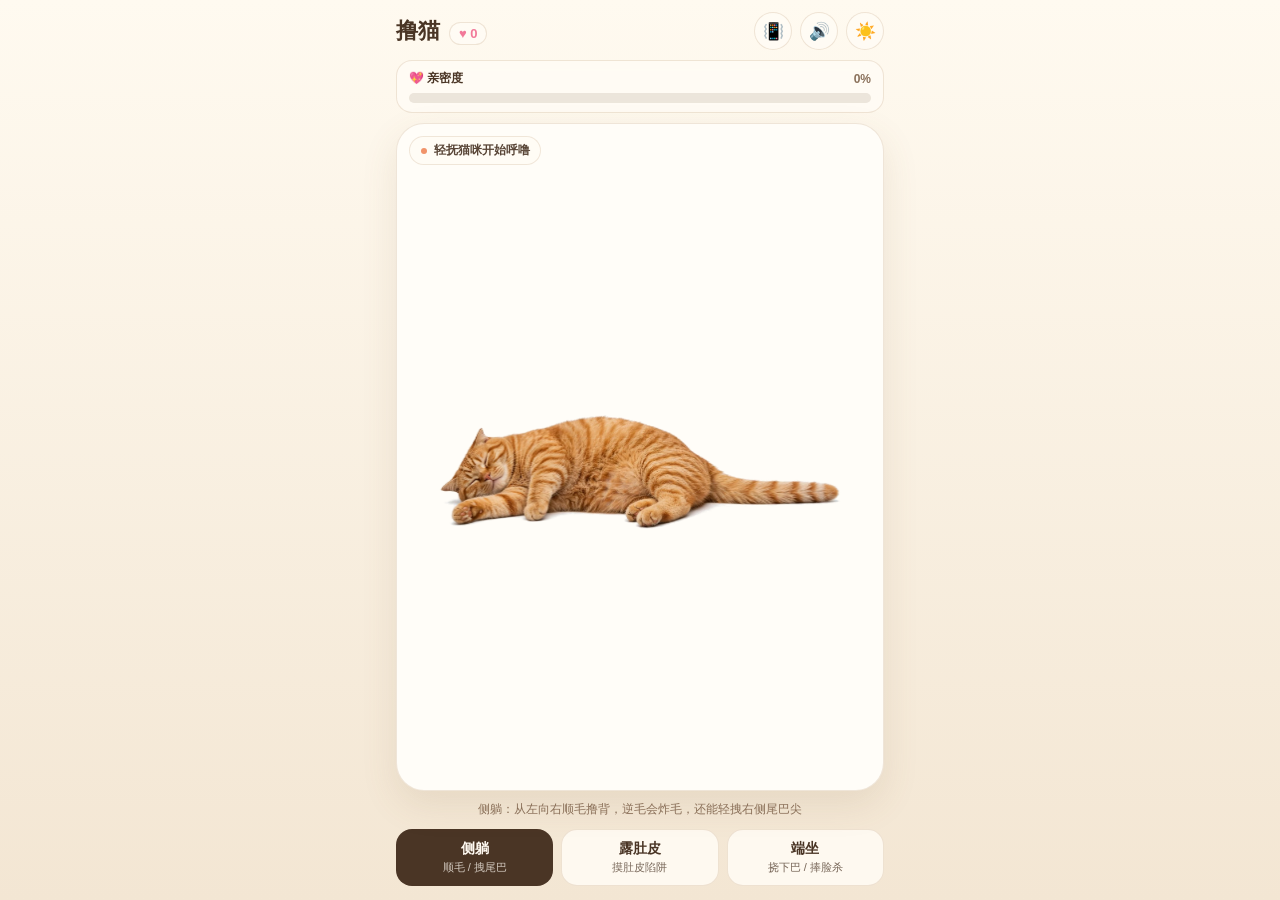
==== pet-cat/index.html @ 38476396 "pet-cat game v1 (Gemini first draft, verified locally)" ====
<!DOCTYPE html>
<html lang="zh-CN">
<head>
  <meta charset="UTF-8" />
  <meta name="viewport" content="width=device-width, initial-scale=1.0, maximum-scale=1.0, user-scalable=no, viewport-fit=cover" />
  <meta name="apple-mobile-web-app-capable" content="yes" />
  <meta name="apple-mobile-web-app-status-bar-style" content="default" />
  <title>撸猫 · Pet the Cat</title>
  <style>
    :root {
      --bg-page: #fbf5eb;
      --bg-gradient-top: #fffaf0;
      --bg-gradient-bottom: #f3e6d3;
      --card-bg: #fffdf8;
      --card-border: rgba(186, 152, 112, 0.24);
      --card-shadow: 0 14px 36px rgba(133, 96, 56, 0.12);
      --text-main: #4a3525;
      --text-sub: #8a705a;
      --accent: #f08a5d;
      --accent-soft: rgba(240, 138, 93, 0.16);
      --pink: #f27999;
      --trap: #e85d5d;
      --pill-bg: rgba(255, 252, 245, 0.85);
      --pill-active-bg: #4a3525;
      --pill-active-text: #fffaf2;
      --meter-track: rgba(138, 112, 90, 0.16);
      --toast-bg: rgba(74, 53, 37, 0.88);
      --toast-text: #fffaf2;
      --stage-blend: multiply;
    }

    body.night {
      --bg-page: #181622;
      --bg-gradient-top: #231f33;
      --bg-gradient-bottom: #14121d;
      --card-bg: #262236;
      --card-border: rgba(214, 198, 255, 0.14);
      --card-shadow: 0 18px 42px rgba(0, 0, 0, 0.45);
      --text-main: #f4ece1;
      --text-sub: #b3a7c4;
      --accent: #f5a276;
      --accent-soft: rgba(245, 162, 118, 0.18);
      --pink: #ff8fb1;
      --trap: #ff6b6b;
      --pill-bg: rgba(45, 40, 64, 0.86);
      --pill-active-bg: #f5a276;
      --pill-active-text: #1c1726;
      --meter-track: rgba(255, 255, 255, 0.14);
      --toast-bg: rgba(245, 162, 118, 0.94);
      --toast-text: #1c1726;
      --stage-blend: normal;
    }

    * {
      box-sizing: border-box;
      margin: 0;
      padding: 0;
      -webkit-tap-highlight-color: transparent;
      -webkit-user-select: none;
      user-select: none;
      -webkit-touch-callout: none;
    }

    html, body {
      width: 100%;
      height: 100%;
      overflow: hidden;
      background: linear-gradient(180deg, var(--bg-gradient-top) 0%, var(--bg-gradient-bottom) 100%);
      color: var(--text-main);
      font-family: -apple-system, BlinkMacSystemFont, "PingFang SC", "Hiragino Sans GB", "Microsoft YaHei", sans-serif;
      transition: background 0.35s ease, color 0.35s ease;
    }

    .app {
      width: 100%;
      height: 100dvh;
      max-width: 520px;
      margin: 0 auto;
      padding: max(12px, env(safe-area-inset-top)) 16px max(14px, env(safe-area-inset-bottom));
      display: flex;
      flex-direction: column;
      gap: 10px;
      position: relative;
    }

    /* Header */
    .header {
      display: flex;
      align-items: center;
      justify-content: space-between;
      gap: 10px;
      flex-shrink: 0;
    }

    .brand {
      display: flex;
      align-items: baseline;
      gap: 8px;
    }

    .brand h1 {
      font-size: 22px;
      font-weight: 800;
      letter-spacing: 0.02em;
    }

    .brand .heart-total {
      font-size: 13px;
      font-weight: 700;
      color: var(--pink);
      background: var(--pill-bg);
      border: 1px solid var(--card-border);
      padding: 3px 9px;
      border-radius: 999px;
    }

    .top-actions {
      display: flex;
      align-items: center;
      gap: 8px;
    }

    .icon-btn {
      width: 38px;
      height: 38px;
      border-radius: 50%;
      border: 1px solid var(--card-border);
      background: var(--pill-bg);
      color: var(--text-main);
      font-size: 17px;
      display: grid;
      place-items: center;
      cursor: pointer;
      transition: transform 0.15s ease, background 0.25s ease;
    }

    .icon-btn:active {
      transform: scale(0.92);
    }

    .icon-btn.muted {
      opacity: 0.5;
    }

    /* Meters */
    .meters {
      display: flex;
      flex-direction: column;
      gap: 8px;
      flex-shrink: 0;
    }

    .meter-card {
      background: var(--pill-bg);
      border: 1px solid var(--card-border);
      border-radius: 16px;
      padding: 9px 12px;
      backdrop-filter: blur(8px);
    }

    .meter-row {
      display: flex;
      align-items: center;
      justify-content: space-between;
      font-size: 12px;
      font-weight: 700;
      margin-bottom: 6px;
    }

    .meter-row .sub {
      color: var(--text-sub);
      font-weight: 600;
    }

    .bar-track {
      width: 100%;
      height: 10px;
      border-radius: 999px;
      background: var(--meter-track);
      overflow: hidden;
      position: relative;
    }

    .bar-fill {
      height: 100%;
      width: 0%;
      border-radius: 999px;
      transition: width 0.1s linear;
    }

    .bar-fill.affection {
      background: linear-gradient(90deg, #ffb085 0%, #f27999 100%);
    }

    .bar-fill.trap {
      background: linear-gradient(90deg, #f6c453 0%, #e85d5d 100%);
    }

    .trap-wrap {
      margin-top: 8px;
      display: none;
    }

    .trap-wrap.visible {
      display: block;
    }

    /* Main Stage */
    .stage-wrap {
      flex: 1;
      min-height: 240px;
      position: relative;
      border-radius: 28px;
      background: var(--card-bg);
      border: 1px solid var(--card-border);
      box-shadow: var(--card-shadow);
      overflow: hidden;
      touch-action: none;
      transition: background 0.35s ease, border-color 0.35s ease;
    }

    body.night .stage-wrap::before {
      content: "";
      position: absolute;
      inset: 0;
      background: radial-gradient(circle at 50% 25%, rgba(255, 232, 185, 0.12), transparent 65%);
      pointer-events: none;
    }

    canvas#catCanvas {
      width: 100%;
      height: 100%;
      display: block;
      touch-action: none;
      cursor: grab;
    }

    canvas#catCanvas:active {
      cursor: grabbing;
    }

    /* Fallback blend when white-bg cutout is unavailable (e.g. file:// CORS) */
    canvas#catCanvas.blend-fallback {
      mix-blend-mode: var(--stage-blend);
    }

    /* Stage HUD overlays */
    .purr-badge {
      position: absolute;
      top: 12px;
      left: 12px;
      display: flex;
      align-items: center;
      gap: 6px;
      font-size: 12px;
      font-weight: 700;
      padding: 5px 10px;
      border-radius: 999px;
      background: var(--pill-bg);
      border: 1px solid var(--card-border);
      pointer-events: none;
      opacity: 0.92;
    }

    .purr-dot {
      width: 8px;
      height: 8px;
      border-radius: 50%;
      background: var(--accent);
      transform: scale(0.75);
      transition: transform 0.12s ease, background 0.2s ease;
    }

    .fallback-note {
      position: absolute;
      top: 12px;
      right: 12px;
      font-size: 11px;
      font-weight: 600;
      padding: 4px 8px;
      border-radius: 999px;
      background: rgba(240, 138, 93, 0.18);
      color: var(--text-main);
      pointer-events: none;
      display: none;
    }

    .fallback-note.visible {
      display: block;
    }

    .toast {
      position: absolute;
      left: 50%;
      bottom: 16px;
      transform: translateX(-50%) translateY(14px);
      padding: 8px 16px;
      border-radius: 999px;
      background: var(--toast-bg);
      color: var(--toast-text);
      font-size: 14px;
      font-weight: 700;
      white-space: nowrap;
      pointer-events: none;
      opacity: 0;
      transition: opacity 0.22s ease, transform 0.22s ease;
      box-shadow: 0 8px 20px rgba(0, 0, 0, 0.16);
      z-index: 5;
    }

    .toast.show {
      opacity: 1;
      transform: translateX(-50%) translateY(0);
    }

    /* Paw Grab Animation Overlay */
    .grab-overlay {
      position: absolute;
      inset: 0;
      pointer-events: none;
      display: flex;
      align-items: center;
      justify-content: center;
      opacity: 0;
      z-index: 4;
    }

    .grab-overlay.active {
      animation: grabFlash 1.05s ease forwards;
    }

    .paw {
      position: absolute;
      font-size: 64px;
      filter: drop-shadow(0 8px 12px rgba(0, 0, 0, 0.22));
    }

    .paw.left {
      left: 18%;
      transform: translateX(-80px) rotate(32deg);
    }

    .paw.right {
      right: 18%;
      transform: translateX(80px) rotate(-32deg) scaleX(-1);
    }

    .grab-overlay.active .paw.left {
      animation: pawClampLeft 0.95s cubic-bezier(0.22, 1.25, 0.36, 1) forwards;
    }

    .grab-overlay.active .paw.right {
      animation: pawClampRight 0.95s cubic-bezier(0.22, 1.25, 0.36, 1) forwards;
    }

    @keyframes grabFlash {
      0% { opacity: 0; background: rgba(232, 93, 93, 0); }
      15% { opacity: 1; background: rgba(232, 93, 93, 0.16); }
      75% { opacity: 1; background: rgba(232, 93, 93, 0.08); }
      100% { opacity: 0; background: rgba(232, 93, 93, 0); }
    }

    @keyframes pawClampLeft {
      0% { transform: translateX(-90px) rotate(38deg) scale(0.9); }
      22% { transform: translateX(26px) rotate(18deg) scale(1.12); }
      38% { transform: translateX(18px) rotate(24deg) scale(1.06); }
      54% { transform: translateX(26px) rotate(16deg) scale(1.1); }
      100% { transform: translateX(-70px) rotate(35deg) scale(0.9); }
    }

    @keyframes pawClampRight {
      0% { transform: translateX(90px) rotate(-38deg) scaleX(-1) scale(0.9); }
      22% { transform: translateX(-26px) rotate(-18deg) scaleX(-1) scale(1.12); }
      38% { transform: translateX(-18px) rotate(-24deg) scaleX(-1) scale(1.06); }
      54% { transform: translateX(-26px) rotate(-16deg) scaleX(-1) scale(1.1); }
      100% { transform: translateX(70px) rotate(-35deg) scaleX(-1) scale(0.9); }
    }

    .stage-wrap.shake {
      animation: stageShake 0.36s ease;
    }

    @keyframes stageShake {
      0%, 100% { transform: translateX(0); }
      20% { transform: translateX(-7px) rotate(-0.8deg); }
      40% { transform: translateX(7px) rotate(0.8deg); }
      60% { transform: translateX(-5px) rotate(-0.5deg); }
      80% { transform: translateX(4px) rotate(0.4deg); }
    }

    /* Tip line */
    .pose-tip {
      text-align: center;
      font-size: 12px;
      color: var(--text-sub);
      line-height: 1.4;
      flex-shrink: 0;
      min-height: 18px;
    }

    /* Bottom Pose Controls */
    .pose-nav {
      display: grid;
      grid-template-columns: repeat(3, 1fr);
      gap: 8px;
      flex-shrink: 0;
    }

    .pose-btn {
      border: 1px solid var(--card-border);
      background: var(--pill-bg);
      color: var(--text-main);
      border-radius: 16px;
      padding: 10px 6px;
      font-size: 14px;
      font-weight: 700;
      display: flex;
      flex-direction: column;
      align-items: center;
      gap: 2px;
      cursor: pointer;
      transition: background 0.22s ease, color 0.22s ease, transform 0.14s ease;
    }

    .pose-btn .mini {
      font-size: 11px;
      font-weight: 500;
      opacity: 0.75;
    }

    .pose-btn.active {
      background: var(--pill-active-bg);
      color: var(--pill-active-text);
      border-color: transparent;
    }

    .pose-btn:active {
      transform: scale(0.96);
    }
  </style>
</head>
<body>
  <div class="app">
    <header class="header">
      <div class="brand">
        <h1>撸猫</h1>
        <span class="heart-total" id="heartTotal">♥ 0</span>
      </div>
      <div class="top-actions">
        <button class="icon-btn" id="btnVibrate" aria-label="震动开关" title="震动反馈">📳</button>
        <button class="icon-btn" id="btnAudio" aria-label="声音开关" title="呼噜音效">🔊</button>
        <button class="icon-btn" id="btnTheme" aria-label="日夜切换" title="切换日夜模式">☀️</button>
      </div>
    </header>

    <section class="meters">
      <div class="meter-card">
        <div class="meter-row">
          <span>💖 亲密度</span>
          <span class="sub" id="affectionLabel">0%</span>
        </div>
        <div class="bar-track">
          <div class="bar-fill affection" id="affectionFill"></div>
        </div>

        <div class="trap-wrap" id="trapWrap">
          <div class="meter-row" style="margin-top: 8px;">
            <span>🐾 肚皮陷阱值</span>
            <span class="sub" id="trapLabel">安全</span>
          </div>
          <div class="bar-track">
            <div class="bar-fill trap" id="trapFill"></div>
          </div>
        </div>
      </div>
    </section>

    <main class="stage-wrap" id="stageWrap">
      <canvas id="catCanvas"></canvas>
      <div class="purr-badge">
        <span class="purr-dot" id="purrDot"></span>
        <span id="purrText">轻抚猫咪开始呼噜</span>
      </div>
      <div class="fallback-note" id="fallbackNote">占位图模式</div>
      <div class="grab-overlay" id="grabOverlay" aria-hidden="true">
        <span class="paw left">🐾</span>
        <span class="paw right">🐾</span>
      </div>
      <div class="toast" id="toast"></div>
    </main>

    <div class="pose-tip" id="poseTip">侧躺：从左向右顺毛撸背，逆毛会炸毛，还能轻拽右侧尾巴尖</div>

    <nav class="pose-nav" aria-label="猫咪姿势切换">
      <button class="pose-btn active" data-pose="side">
        <span>侧躺</span>
        <span class="mini">顺毛 / 拽尾巴</span>
      </button>
      <button class="pose-btn" data-pose="belly">
        <span>露肚皮</span>
        <span class="mini">摸肚皮陷阱</span>
      </button>
      <button class="pose-btn" data-pose="sit">
        <span>端坐</span>
        <span class="mini">挠下巴 / 捧脸杀</span>
      </button>
    </nav>
  </div>

  <script>
    (() => {
      "use strict";

      /* =========================================================
       * 1. Configuration & Pose Definitions
       * ========================================================= */
      const POSES = {
        side: {
          id: "side",
          name: "侧躺",
          file: "[data-uri]",
          next: "belly",
          tip: "侧躺：从左向右顺毛撸背，逆毛会炸毛，还能轻拽右侧尾巴尖",
          switchMsg: "💖 亲密度满啦！猫咪开心地翻身露肚皮~"
        },
        belly: {
          id: "belly",
          name: "露肚皮",
          file: "[data-uri]",
          next: "sit",
          tip: "露肚皮：轻揉肚皮超享受，但别太贪心，小心触发兔踢抓捕！",
          switchMsg: "💖 亲密度满啦！猫咪满意地坐起来等你搓脸~"
        },
        sit: {
          id: "sit",
          name: "端坐",
          file: "[data-uri]",
          next: "side",
          tip: "端坐：挠下巴/脸颊会歪头，两根手指同时按住触发「捧脸杀」双倍呼噜！",
          switchMsg: "💖 亲密度满啦！猫咪舒服地侧躺打盹~"
        }
      };

      const GRID_COLS = 12;
      const GRID_ROWS = 12;
      const SPRING_K = 210;
      const SPRING_DAMP = 14.5;
      const MAX_DPR = 2;

      /* =========================================================
       * 2. DOM Elements & State
       * ========================================================= */
      const stageWrap = document.getElementById("stageWrap");
      const canvas = document.getElementById("catCanvas");
      const ctx = canvas.getContext("2d", { alpha: true });

      const affectionFill = document.getElementById("affectionFill");
      const affectionLabel = document.getElementById("affectionLabel");
      const trapWrap = document.getElementById("trapWrap");
      const trapFill = document.getElementById("trapFill");
      const trapLabel = document.getElementById("trapLabel");
      const heartTotalEl = document.getElementById("heartTotal");
      const purrDot = document.getElementById("purrDot");
      const purrText = document.getElementById("purrText");
      const poseTip = document.getElementById("poseTip");
      const toastEl = document.getElementById("toast");
      const grabOverlay = document.getElementById("grabOverlay");
      const fallbackNote = document.getElementById("fallbackNote");

      const btnTheme = document.getElementById("btnTheme");
      const btnAudio = document.getElementById("btnAudio");
      const btnVibrate = document.getElementById("btnVibrate");
      const poseButtons = Array.from(document.querySelectorAll(".pose-btn"));

      const state = {
        pose: "side",
        affection: 0,           // 0..100
        totalHearts: 0,
        purr: 0,                // 0..1
        targetPurr: 0,
        trap: 0,                // 0..100 (belly pose)
        grabCooldown: 0,        // seconds
        bristleCooldown: 0,     // seconds
        headTilt: 0,            // radians (sit pose)
        headTiltTarget: 0,
        headTiltVel: 0,
        squishBoost: 0,         // 0..1 (捧脸杀 glow)
        doubleTouchActive: false,
        nightMode: false,
        audioMuted: false,
        vibrateEnabled: true,
        lastVibrateAt: 0,
        lastToastAt: 0,
        toastTimer: null,
        time: 0,
        stageW: 320,
        stageH: 360,
        imgBox: { x: 20, y: 20, w: 280, h: 280 }
      };

      const activePointers = new Map();
      const particles = [];
      const textures = {}; // poseId -> { canvas, width, height, isFallback, cutoutOk }

      /* =========================================================
       * 3. Procedural WebAudio Cat Purr Synthesizer
       * ========================================================= */
      class PurrAudio {
        constructor() {
          this.ctx = null;
          this.ready = false;
          this.masterGain = null;
          this.filter = null;
          this.osc1 = null;
          this.osc2 = null;
          this.lfo = null;
        }

        unlock() {
          if (this.ready) {
            if (this.ctx && this.ctx.state === "suspended") {
              this.ctx.resume().catch(() => {});
            }
            return;
          }
          const AudioCtx = window.AudioContext || window.webkitAudioContext;
          if (!AudioCtx) return;

          try {
            const ac = new AudioCtx();
            this.ctx = ac;

            // Master output gain (controlled by purr level)
            const masterGain = ac.createGain();
            masterGain.gain.value = 0.0001;
            masterGain.connect(ac.destination);
            this.masterGain = masterGain;

            // Warm lowpass filter
            const lp = ac.createBiquadFilter();
            lp.type = "lowpass";
            lp.frequency.value = 220;
            lp.Q.value = 1.6;
            lp.connect(masterGain);
            this.filter = lp;

            // Breathing modulation (slow ~0.42Hz swell)
            const breathGain = ac.createGain();
            breathGain.gain.value = 0.72;
            breathGain.connect(lp);

            const breathLfo = ac.createOscillator();
            breathLfo.type = "sine";
            breathLfo.frequency.value = 0.42;
            const breathDepth = ac.createGain();
            breathDepth.gain.value = 0.28;
            breathLfo.connect(breathDepth);
            breathDepth.connect(breathGain.gain);
            breathLfo.start();

            // Purr rumble oscillators (~25Hz fundamental + ~50Hz overtone)
            const osc1 = ac.createOscillator();
            osc1.type = "sawtooth";
            osc1.frequency.value = 25.5;
            const osc1Gain = ac.createGain();
            osc1Gain.gain.value = 0.32;
            osc1.connect(osc1Gain);
            osc1Gain.connect(breathGain);
            osc1.start();
            this.osc1 = osc1;

            const osc2 = ac.createOscillator();
            osc2.type = "triangle";
            osc2.frequency.value = 51;
            const osc2Gain = ac.createGain();
            osc2Gain.gain.value = 0.18;
            osc2.connect(osc2Gain);
            osc2Gain.connect(breathGain);
            osc2.start();
            this.osc2 = osc2;

            // Filtered noise flutter modulated at 26Hz (authentic throat vibration)
            const bufSize = ac.sampleRate * 2;
            const noiseBuf = ac.createBuffer(1, bufSize, ac.sampleRate);
            const data = noiseBuf.getChannelData(0);
            let lastOut = 0;
            for (let i = 0; i < bufSize; i++) {
              const white = Math.random() * 2 - 1;
              lastOut = (lastOut + 0.04 * white) / 1.04;
              data[i] = lastOut * 3.2;
            }
            const noise = ac.createBufferSource();
            noise.buffer = noiseBuf;
            noise.loop = true;

            const noiseBp = ac.createBiquadFilter();
            noiseBp.type = "bandpass";
            noiseBp.frequency.value = 145;
            noiseBp.Q.value = 1.2;

            const flutterGain = ac.createGain();
            flutterGain.gain.value = 0.25;

            const flutterLfo = ac.createOscillator();
            flutterLfo.type = "sine";
            flutterLfo.frequency.value = 26;
            const flutterDepth = ac.createGain();
            flutterDepth.gain.value = 0.22;
            flutterLfo.connect(flutterDepth);
            flutterDepth.connect(flutterGain.gain);
            flutterLfo.start();
            this.lfo = flutterLfo;

            noise.connect(noiseBp);
            noiseBp.connect(flutterGain);
            flutterGain.connect(breathGain);
            noise.start();

            if (ac.state === "suspended") {
              ac.resume().catch(() => {});
            }
            this.ready = true;
          } catch (_) {
            // Audio blocked or unsupported
          }
        }

        update(purrLevel, muted) {
          if (!this.ready || !this.ctx || !this.masterGain) return;
          const now = this.ctx.currentTime;
          const targetVol = muted ? 0.0001 : Math.max(0.0001, purrLevel * 0.42);
          const targetFreq = 180 + purrLevel * 220;
          const targetRumble = 24.5 + purrLevel * 3.5;

          this.masterGain.gain.setTargetAtTime(targetVol, now, 0.08);
          this.filter.frequency.setTargetAtTime(targetFreq, now, 0.1);
          this.osc1.frequency.setTargetAtTime(targetRumble, now, 0.12);
          this.osc2.frequency.setTargetAtTime(targetRumble * 2, now, 0.12);
          this.lfo.frequency.setTargetAtTime(targetRumble + 0.5, now, 0.12);
        }

        playPop(pitch = 520, duration = 0.09) {
          if (!this.ready || !this.ctx || state.audioMuted) return;
          const now = this.ctx.currentTime;
          const osc = this.ctx.createOscillator();
          const gain = this.ctx.createGain();
          osc.type = "sine";
          osc.frequency.setValueAtTime(pitch, now);
          osc.frequency.exponentialRampToValueAtTime(pitch * 1.45, now + duration);
          gain.gain.setValueAtTime(0.09, now);
          gain.gain.exponentialRampToValueAtTime(0.001, now + duration);
          osc.connect(gain);
          gain.connect(this.ctx.destination);
          osc.start(now);
          osc.stop(now + duration + 0.01);
        }

        playBristle() {
          if (!this.ready || !this.ctx || state.audioMuted) return;
          const now = this.ctx.currentTime;
          const osc = this.ctx.createOscillator();
          const gain = this.ctx.createGain();
          osc.type = "sawtooth";
          osc.frequency.setValueAtTime(290, now);
          osc.frequency.exponentialRampToValueAtTime(140, now + 0.14);
          gain.gain.setValueAtTime(0.08, now);
          gain.gain.exponentialRampToValueAtTime(0.001, now + 0.15);
          osc.connect(gain);
          gain.connect(this.ctx.destination);
          osc.start(now);
          osc.stop(now + 0.16);
        }
      }

      const purrAudio = new PurrAudio();

      /* =========================================================
       * 4. Image Loading, White-BG Cutout & Fallback Placeholder
       * ========================================================= */
      function createFallbackCatCanvas(poseId) {
        const c = document.createElement("canvas");
        c.width = 520;
        c.height = 520;
        const g = c.getContext("2d");

        g.save();
        g.translate(260, 270);

        const bodyColor = "#f5d6b8";
        const stripeColor = "#d9a273";
        const earInner = "#f7b2be";
        const stroke = "#6e4e37";
        g.lineWidth = 6;
        g.lineCap = "round";
        g.lineJoin = "round";
        g.strokeStyle = stroke;

        if (poseId === "side") {
          // Tail on right
          g.beginPath();
          g.moveTo(115, 25);
          g.quadraticCurveTo(185, 10, 195, -55);
          g.lineWidth = 24;
          g.strokeStyle = bodyColor;
          g.stroke();
          g.lineWidth = 5;
          g.strokeStyle = stroke;
          g.stroke();

          // Body
          g.fillStyle = bodyColor;
          g.beginPath();
          g.ellipse(15, 22, 130, 74, 0, 0, Math.PI * 2);
          g.fill();
          g.stroke();

          // Back stripes
          g.strokeStyle = stripeColor;
          g.lineWidth = 8;
          [-20, 15, 50].forEach(x => {
            g.beginPath();
            g.moveTo(x, -46);
            g.quadraticCurveTo(x - 6, -10, x + 2, 10);
            g.stroke();
          });

          // Head on left
          g.fillStyle = bodyColor;
          g.strokeStyle = stroke;
          g.lineWidth = 6;
          g.beginPath();
          g.arc(-112, -18, 66, 0, Math.PI * 2);
          g.fill();
          g.stroke();

          // Ears
          [[-158, -62, -172, -118, -118, -82], [-86, -78, -68, -120, -56, -62]].forEach(pts => {
            g.fillStyle = bodyColor;
            g.beginPath();
            g.moveTo(pts[0], pts[1]);
            g.lineTo(pts[2], pts[3]);
            g.lineTo(pts[4], pts[5]);
            g.closePath();
            g.fill();
            g.stroke();
          });

          // Closed happy eyes
          g.beginPath();
          g.arc(-132, -18, 10, Math.PI * 0.15, Math.PI * 0.85);
          g.stroke();
          g.beginPath();
          g.arc(-92, -18, 10, Math.PI * 0.15, Math.PI * 0.85);
          g.stroke();

          // Nose
          g.fillStyle = earInner;
          g.beginPath();
          g.arc(-112, -4, 6, 0, Math.PI * 2);
          g.fill();
        } else if (poseId === "belly") {
          // Belly-up body
          g.fillStyle = bodyColor;
          g.beginPath();
          g.ellipse(0, 28, 108, 132, 0, 0, Math.PI * 2);
          g.fill();
          g.stroke();

          // Soft cream belly patch
          g.fillStyle = "#fff7eb";
          g.beginPath();
          g.ellipse(0, 38, 72, 92, 0, 0, Math.PI * 2);
          g.fill();

          // Four cute paws
          [[-86, -32], [86, -32], [-78, 108], [78, 108]].forEach(([px, py]) => {
            g.fillStyle = bodyColor;
            g.beginPath();
            g.ellipse(px, py, 32, 24, 0, 0, Math.PI * 2);
            g.fill();
            g.stroke();
            g.fillStyle = earInner;
            g.beginPath();
            g.arc(px, py + 2, 10, 0, Math.PI * 2);
            g.fill();
          });

          // Head
          g.fillStyle = bodyColor;
          g.beginPath();
          g.arc(0, -118, 68, 0, Math.PI * 2);
          g.fill();
          g.stroke();

          // Eyes
          g.fillStyle = stroke;
          g.beginPath();
          g.arc(-22, -122, 6, 0, Math.PI * 2);
          g.arc(22, -122, 6, 0, Math.PI * 2);
          g.fill();
        } else {
          // Sitting front
          g.fillStyle = bodyColor;
          g.beginPath();
          g.ellipse(0, 74, 96, 108, 0, 0, Math.PI * 2);
          g.fill();
          g.stroke();

          // Chest fluff
          g.fillStyle = "#fff7eb";
          g.beginPath();
          g.ellipse(0, 56, 48, 64, 0, 0, Math.PI * 2);
          g.fill();

          // Ears
          [[-64, -92, -88, -172, -18, -128], [64, -92, 88, -172, 18, -128]].forEach(pts => {
            g.fillStyle = bodyColor;
            g.beginPath();
            g.moveTo(pts[0], pts[1]);
            g.lineTo(pts[2], pts[3]);
            g.lineTo(pts[4], pts[5]);
            g.closePath();
            g.fill();
            g.stroke();
          });

          // Head
          g.fillStyle = bodyColor;
          g.beginPath();
          g.ellipse(0, -64, 88, 76, 0, 0, Math.PI * 2);
          g.fill();
          g.stroke();

          // Rosy cheeks
          g.fillStyle = "rgba(242, 121, 153, 0.35)";
          g.beginPath();
          g.ellipse(-52, -46, 16, 10, 0, 0, Math.PI * 2);
          g.ellipse(52, -46, 16, 10, 0, 0, Math.PI * 2);
          g.fill();

          // Eyes
          g.fillStyle = stroke;
          g.beginPath();
          g.arc(-32, -70, 8, 0, Math.PI * 2);
          g.arc(32, -70, 8, 0, Math.PI * 2);
          g.fill();

          // Mouth :3
          g.beginPath();
          g.arc(-8, -46, 8, 0, Math.PI);
          g.arc(8, -46, 8, 0, Math.PI);
          g.stroke();
        }
        g.restore();

        return { canvas: c, width: c.width, height: c.height, isFallback: true, cutoutOk: true };
      }

      function processLoadedImage(img) {
        const maxSide = 720;
        const scale = Math.min(1, maxSide / Math.max(img.naturalWidth, img.naturalHeight));
        const w = Math.max(1, Math.round(img.naturalWidth * scale));
        const h = Math.max(1, Math.round(img.naturalHeight * scale));

        const off = document.createElement("canvas");
        off.width = w;
        off.height = h;
        const octx = off.getContext("2d");
        octx.drawImage(img, 0, 0, w, h);

        let cutoutOk = false;
        try {
          const imgData = octx.getImageData(0, 0, w, h);
          const d = imgData.data;
          // Soft chroma-key removal for pure white studio backgrounds
          for (let i = 0; i < d.length; i += 4) {
            const r = d[i];
            const g = d[i + 1];
            const b = d[i + 2];
            const minC = Math.min(r, g, b);
            const maxC = Math.max(r, g, b);
            const sat = maxC - minC;
            if (minC > 240 && sat < 18) {
              d[i + 3] = 0;
            } else if (minC > 224 && sat < 24) {
              const t = (240 - minC) / 16;
              d[i + 3] = Math.round(d[i + 3] * Math.max(0, Math.min(1, t)));
            }
          }
          octx.putImageData(imgData, 0, 0);
          cutoutOk = true;
        } catch (_) {
          // Likely file:// origin taint; gracefully keep original image + CSS multiply fallback
          cutoutOk = false;
        }

        return { canvas: off, width: w, height: h, isFallback: false, cutoutOk };
      }

      function loadAllPoses() {
        Object.values(POSES).forEach(pose => {
          textures[pose.id] = createFallbackCatCanvas(pose.id);
          const img = new Image();
          img.onload = () => {
            textures[pose.id] = processLoadedImage(img);
            if (state.pose === pose.id) {
              updateStageLayout();
              syncTextureStatusUI();
            }
          };
          img.onerror = () => {
            if (state.pose === pose.id) {
              syncTextureStatusUI();
            }
          };
          img.src = pose.file;
        });
      }

      function syncTextureStatusUI() {
        const tex = textures[state.pose];
        if (!tex) return;
        fallbackNote.classList.toggle("visible", tex.isFallback);
        fallbackNote.textContent = tex.isFallback ? `未找到 ${POSES[state.pose].file}` : "";
        canvas.classList.toggle("blend-fallback", !tex.cutoutOk);
      }

      /* =========================================================
       * 5. Spring-Mass Mesh Grid (Jelly / Stretch / Bristle)
       * ========================================================= */
      const meshPoints = [];

      function initMesh() {
        meshPoints.length = 0;
        for (let r = 0; r <= GRID_ROWS; r++) {
          for (let c = 0; c <= GRID_COLS; c++) {
            meshPoints.push({
              uNorm: c / GRID_COLS,
              vNorm: r / GRID_ROWS,
              dx: 0,
              dy: 0,
              vx: 0,
              vy: 0
            });
          }
        }
      }

      function resetMeshMotion() {
        for (let i = 0; i < meshPoints.length; i++) {
          meshPoints[i].dx = 0;
          meshPoints[i].dy = 0;
          meshPoints[i].vx = 0;
          meshPoints[i].vy = 0;
        }
        state.headTilt = 0;
        state.headTiltTarget = 0;
        state.headTiltVel = 0;
      }

      function applyJellyImpulse(nx, ny, fx, fy, radius = 0.24, maxDisp = 34) {
        const r2 = radius * radius;
        for (let i = 0; i < meshPoints.length; i++) {
          const p = meshPoints[i];
          const ddx = p.uNorm - nx;
          const ddy = p.vNorm - ny;
          const dist2 = ddx * ddx + ddy * ddy;
          if (dist2 < r2 * 2.4) {
            const w = Math.exp(-dist2 / (2 * r2 * 0.45));
            p.dx = Math.max(-maxDisp, Math.min(maxDisp, p.dx + fx * w));
            p.dy = Math.max(-maxDisp, Math.min(maxDisp, p.dy + fy * w));
            p.vx += fx * w * 6.5;
            p.vy += fy * w * 6.5;
          }
        }
      }

      function applyTailStretch(nx, ny, pullX, pullY) {
        const clampedX = Math.max(-68, Math.min(76, pullX));
        const clampedY = Math.max(-62, Math.min(62, pullY));
        for (let i = 0; i < meshPoints.length; i++) {
          const p = meshPoints[i];
          if (p.uNorm > 0.64) {
            const tailWeight = Math.pow((p.uNorm - 0.64) / 0.36, 1.35);
            const vertFalloff = Math.exp(-Math.pow((p.vNorm - ny) / 0.34, 2));
            const w = tailWeight * vertFalloff;
            p.dx += (clampedX * w - p.dx) * 0.38;
            p.dy += (clampedY * w - p.dy) * 0.38;
            p.vx *= 0.65;
            p.vy *= 0.65;
          }
        }
      }

      function applyBristleBurst(nx, ny) {
        for (let i = 0; i < meshPoints.length; i++) {
          const p = meshPoints[i];
          const ddx = p.uNorm - nx;
          const ddy = p.vNorm - ny;
          const dist = Math.hypot(ddx, ddy);
          if (dist < 0.38) {
            const w = 1 - dist / 0.38;
            const angle = Math.atan2(ddy, ddx) + (Math.random() - 0.5) * 0.8;
            const kick = (160 + Math.random() * 140) * w;
            p.vx += Math.cos(angle) * kick;
            p.vy += Math.sin(angle) * kick - 120 * w;
          }
        }
      }

      function applyCheekSquish(p1, p2) {
        const midX = (p1.nx + p2.nx) * 0.5;
        const midY = (p1.ny + p2.ny) * 0.5;
        for (let i = 0; i < meshPoints.length; i++) {
          const p = meshPoints[i];
          const ddx = p.uNorm - midX;
          const ddy = p.vNorm - midY;
          const dist2 = ddx * ddx + ddy * ddy;
          if (dist2 < 0.24) {
            const w = Math.exp(-dist2 / 0.08);
            // Pull horizontally inward & slightly puff vertically
            const targetDx = -ddx * 72 * w;
            const targetDy = ddy * 24 * w;
            p.dx += (targetDx - p.dx) * 0.28;
            p.dy += (targetDy - p.dy) * 0.28;
          }
        }
      }

      function stepMesh(dt) {
        for (let i = 0; i < meshPoints.length; i++) {
          const p = meshPoints[i];
          const ax = -SPRING_K * p.dx - SPRING_DAMP * p.vx;
          const ay = -SPRING_K * p.dy - SPRING_DAMP * p.vy;
          p.vx += ax * dt;
          p.vy += ay * dt;
          p.dx += p.vx * dt;
          p.dy += p.vy * dt;
        }

        // Spring-damped head tilt for sit pose
        const tiltAcc = 120 * (state.headTiltTarget - state.headTilt) - 13 * state.headTiltVel;
        state.headTiltVel += tiltAcc * dt;
        state.headTilt += state.headTiltVel * dt;
        state.headTiltTarget *= Math.pow(0.08, dt);
      }

      /* =========================================================
       * 6. Affine Textured Triangle Mesh Renderer
       * ========================================================= */
      function drawTexturedTriangle(img, u0, v0, u1, v1, u2, v2, x0, y0, x1, y1, x2, y2) {
        const du1 = u1 - u0;
        const dv1 = v1 - v0;
        const du2 = u2 - u0;
        const dv2 = v2 - v0;
        const det = du1 * dv2 - du2 * dv1;
        if (Math.abs(det) < 1e-6) return;

        const dx1 = x1 - x0;
        const dy1 = y1 - y0;
        const dx2 = x2 - x0;
        const dy2 = y2 - y0;

        const a = (dx1 * dv2 - dx2 * dv1) / det;
        const b = (dy1 * dv2 - dy2 * dv1) / det;
        const c = (du1 * dx2 - du2 * dx1) / det;
        const d = (du1 * dy2 - du2 * dy1) / det;
        const e = x0 - a * u0 - c * v0;
        const f = y0 - b * u0 - d * v0;

        // Expand clip polygon slightly from centroid to prevent hairline seams
        const cx = (x0 + x1 + x2) / 3;
        const cy = (y0 + y1 + y2) / 3;
        const pad = 0.65;
        const ex = (x, y) => {
          const vx = x - cx;
          const vy = y - cy;
          const len = Math.hypot(vx, vy) || 1;
          return [x + (vx / len) * pad, y + (vy / len) * pad];
        };
        const [p0x, p0y] = ex(x0, y0);
        const [p1x, p1y] = ex(x1, y1);
        const [p2x, p2y] = ex(x2, y2);

        ctx.save();
        ctx.beginPath();
        ctx.moveTo(p0x, p0y);
        ctx.lineTo(p1x, p1y);
        ctx.lineTo(p2x, p2y);
        ctx.closePath();
        ctx.clip();

        ctx.transform(a, b, c, d, e, f);
        ctx.drawImage(img, 0, 0);
        ctx.restore();
      }

      function renderCatMesh() {
        const tex = textures[state.pose];
        if (!tex) return;

        const { x, y, w, h } = state.imgBox;
        const imgW = tex.width;
        const imgH = tex.height;

        // Subtle idle breathing scale
        const breath = 1 + Math.sin(state.time * 2.2) * (0.008 + state.purr * 0.008);
        const cx = x + w * 0.5;
        const cy = y + h * 0.5;

        ctx.save();
        ctx.translate(cx, cy);
        if (state.pose === "sit") {
          ctx.rotate(state.headTilt);
        }
        ctx.scale(breath, 2 - breath);
        ctx.translate(-cx, -cy);

        const stride = GRID_COLS + 1;
        for (let r = 0; r < GRID_ROWS; r++) {
          for (let c = 0; c < GRID_COLS; c++) {
            const p00 = meshPoints[r * stride + c];
            const p10 = meshPoints[r * stride + (c + 1)];
            const p01 = meshPoints[(r + 1) * stride + c];
            const p11 = meshPoints[(r + 1) * stride + (c + 1)];

            const u00 = p00.uNorm * imgW, v00 = p00.vNorm * imgH;
            const u10 = p10.uNorm * imgW, v10 = p10.vNorm * imgH;
            const u01 = p01.uNorm * imgW, v01 = p01.vNorm * imgH;
            const u11 = p11.uNorm * imgW, v11 = p11.vNorm * imgH;

            const x00 = x + p00.uNorm * w + p00.dx, y00 = y + p00.vNorm * h + p00.dy;
            const x10 = x + p10.uNorm * w + p10.dx, y10 = y + p10.vNorm * h + p10.dy;
            const x01 = x + p01.uNorm * w + p01.dx, y01 = y + p01.vNorm * h + p01.dy;
            const x11 = x + p11.uNorm * w + p11.dx, y11 = y + p11.vNorm * h + p11.dy;

            drawTexturedTriangle(tex.canvas, u00, v00, u10, v10, u01, v01, x00, y00, x10, y10, x01, y01);
            drawTexturedTriangle(tex.canvas, u10, v10, u11, v11, u01, v01, x10, y10, x11, y11, x01, y01);
          }
        }

        // Rosy blush glow during 捧脸杀
        if (state.pose === "sit" && state.squishBoost > 0.02) {
          ctx.globalAlpha = state.squishBoost * 0.45;
          const drawBlush = (bx, by) => {
            const grad = ctx.createRadialGradient(bx, by, 4, bx, by, w * 0.14);
            grad.addColorStop(0, "#ff6b9d");
            grad.addColorStop(1, "rgba(255, 107, 157, 0)");
            ctx.fillStyle = grad;
            ctx.beginPath();
            ctx.arc(bx, by, w * 0.14, 0, Math.PI * 2);
            ctx.fill();
          };
          drawBlush(x + w * 0.32, y + h * 0.42);
          drawBlush(x + w * 0.68, y + h * 0.42);
        }

        ctx.restore();
      }

      /* =========================================================
       * 7. Particles (Hearts, Sparkles, Bristle Bolts)
       * ========================================================= */
      function spawnParticle(sx, sy, type = "heart") {
        if (particles.length > 55) particles.shift();
        const symbols = {
          heart: ["💖", "💕", "💗", "❤️"],
          spark: ["⚡", "💢"],
          star: ["✨", "🌟"]
        };
        const pool = symbols[type] || symbols.heart;
        particles.push({
          x: sx + (Math.random() - 0.5) * 24,
          y: sy + (Math.random() - 0.5) * 16,
          vx: (Math.random() - 0.5) * (type === "spark" ? 110 : 42),
          vy: type === "spark" ? -(70 + Math.random() * 80) : -(48 + Math.random() * 52),
          size: type === "spark" ? 18 + Math.random() * 8 : 16 + Math.random() * 12,
          alpha: 1,
          life: 0,
          maxLife: type === "spark" ? 0.65 : 1.15 + Math.random() * 0.35,
          symbol: pool[Math.floor(Math.random() * pool.length)],
          wobble: Math.random() * Math.PI * 2
        });
      }

      function spawnBurst(sx, sy, count = 8, type = "heart") {
        for (let i = 0; i < count; i++) {
          spawnParticle(sx, sy, type);
        }
      }

      function updateAndRenderParticles(dt) {
        ctx.save();
        ctx.textAlign = "center";
        ctx.textBaseline = "middle";
        for (let i = particles.length - 1; i >= 0; i--) {
          const p = particles[i];
          p.life += dt;
          if (p.life >= p.maxLife) {
            particles.splice(i, 1);
            continue;
          }
          const t = p.life / p.maxLife;
          p.x += (p.vx + Math.sin(state.time * 6 + p.wobble) * 18) * dt;
          p.y += p.vy * dt;
          p.alpha = 1 - Math.pow(t, 1.8);

          ctx.globalAlpha = Math.max(0, p.alpha);
          ctx.font = `${Math.round(p.size * (0.85 + Math.sin(t * Math.PI) * 0.25))}px sans-serif`;
          ctx.fillText(p.symbol, p.x, p.y);
        }
        ctx.restore();
      }

      /* =========================================================
       * 8. Gameplay Mechanics & Feedback
       * ========================================================= */
      function showToast(msg, duration = 1500) {
        toastEl.textContent = msg;
        toastEl.classList.add("show");
        if (state.toastTimer) clearTimeout(state.toastTimer);
        state.toastTimer = setTimeout(() => {
          toastEl.classList.remove("show");
        }, duration);
      }

      function triggerVibrate(pattern) {
        if (!state.vibrateEnabled || typeof navigator.vibrate !== "function") return;
        try {
          navigator.vibrate(pattern);
        } catch (_) {}
      }

      function addAffection(delta, sx, sy) {
        state.affection = Math.max(0, Math.min(100, state.affection + delta));
        if (delta > 0 && Math.random() < 0.24) {
          spawnParticle(sx, sy, "heart");
        }
        if (state.affection >= 100) {
          onAffectionFull();
        }
      }

      function onAffectionFull() {
        const cur = POSES[state.pose];
        state.totalHearts += 1;
        heartTotalEl.textContent = `♥ ${state.totalHearts}`;
        state.affection = 0;
        state.trap = 0;

        spawnBurst(state.stageW * 0.5, state.stageH * 0.45, 14, "heart");
        spawnBurst(state.stageW * 0.5, state.stageH * 0.45, 6, "star");
        purrAudio.playPop(580, 0.12);
        triggerVibrate([30, 40, 45]);
        showToast(cur.switchMsg, 2200);

        switchPose(cur.next, false);
      }

      function triggerBellyGrab() {
        state.trap = 0;
        state.grabCooldown = 1.15;
        state.targetPurr = 0.08;
        state.affection = Math.max(0, state.affection - 8);

        // Squeeze mesh inward around belly center
        applyJellyImpulse(0.5, 0.52, 0, -18, 0.35, 30);
        applyBristleBurst(0.5, 0.55);

        grabOverlay.classList.remove("active");
        void grabOverlay.offsetWidth;
        grabOverlay.classList.add("active");

        stageWrap.classList.remove("shake");
        void stageWrap.offsetWidth;
        stageWrap.classList.add("shake");

        purrAudio.playBristle();
        triggerVibrate([45, 35, 65]);
        showToast("🐾 抓住你了！肚皮陷阱触发！", 1800);
        spawnBurst(state.stageW * 0.5, state.stageH * 0.52, 7, "spark");
      }

      function switchPose(poseId, announce = true) {
        if (!POSES[poseId]) return;
        state.pose = poseId;
        state.trap = 0;
        state.grabCooldown = 0;
        state.doubleTouchActive = false;
        resetMeshMotion();

        poseButtons.forEach(btn => {
          btn.classList.toggle("active", btn.dataset.pose === poseId);
        });
        poseTip.textContent = POSES[poseId].tip;
        trapWrap.classList.toggle("visible", poseId === "belly");

        updateStageLayout();
        syncTextureStatusUI();
        if (announce) {
          showToast(`切换姿势：${POSES[poseId].name}`, 1100);
        }
      }

      /* =========================================================
       * 9. Pointer / Multi-Touch Input Handling
       * ========================================================= */
      function getCanvasPoint(e) {
        const rect = canvas.getBoundingClientRect();
        const sx = e.clientX - rect.left;
        const sy = e.clientY - rect.top;
        const { x, y, w, h } = state.imgBox;
        const nx = (sx - x) / w;
        const ny = (sy - y) / h;
        return { sx, sy, nx, ny };
      }

      function isInsideCat(nx, ny) {
        return nx >= -0.08 && nx <= 1.08 && ny >= -0.08 && ny <= 1.08;
      }

      canvas.addEventListener("touchstart", e => {
        // Prevent iOS Safari zoom/scroll/selection on long press
        e.preventDefault();
      }, { passive: false });

      canvas.addEventListener("pointerdown", e => {
        purrAudio.unlock();
        const pt = getCanvasPoint(e);
        if (!isInsideCat(pt.nx, pt.ny)) return;

        const isTailStart = state.pose === "side" && pt.nx > 0.72 && pt.ny > 0.25 && pt.ny < 0.92;
        activePointers.set(e.pointerId, {
          id: e.pointerId,
          sx: pt.sx,
          sy: pt.sy,
          nx: pt.nx,
          ny: pt.ny,
          startSx: pt.sx,
          startSy: pt.sy,
          isTailDrag: isTailStart
        });

        applyJellyImpulse(pt.nx, pt.ny, 0, 8, 0.2, 22);

        if (state.pose === "sit" && activePointers.size >= 2) {
          state.doubleTouchActive = true;
          showToast("💕 捧脸杀！双倍呼噜~", 1300);
          spawnBurst(state.stageW * 0.5, state.stageH * 0.38, 6, "heart");
          purrAudio.playPop(640, 0.1);
        }
      });

      window.addEventListener("pointermove", e => {
        const prev = activePointers.get(e.pointerId);
        if (!prev) return;

        const pt = getCanvasPoint(e);
        const dx = pt.sx - prev.sx;
        const dy = pt.sy - prev.sy;
        const dist = Math.hypot(dx, dy);

        prev.sx = pt.sx;
        prev.sy = pt.sy;
        prev.nx = pt.nx;
        prev.ny = pt.ny;

        if (dist < 1.2) return;

        // Pose 1: Side-lying
        if (state.pose === "side") {
          if (prev.isTailDrag) {
            const pullX = pt.sx - prev.startSx;
            const pullY = pt.sy - prev.startSy;
            applyTailStretch(pt.nx, pt.ny, pullX, pullY);
            if (Math.hypot(pullX, pullY) > 28 && state.time - state.lastToastAt > 1.8) {
              state.lastToastAt = state.time;
              showToast("🐱 哎呀，别拽尾巴尖啦~", 1100);
            }
            return;
          }

          // Jelly push following finger
          applyJellyImpulse(pt.nx, pt.ny, dx * 0.52, dy * 0.52, 0.24, 32);

          // Check back stroking zone
          const onBack = pt.nx > 0.14 && pt.nx < 0.78 && pt.ny > 0.16 && pt.ny < 0.78;
          if (onBack && Math.abs(dx) > Math.abs(dy) * 0.55) {
            if (dx > 0.8) {
              // With the fur (顺毛: left -> right)
              const gain = Math.min(2.4, dist * 0.055);
              state.targetPurr = Math.min(1, state.targetPurr + dist * 0.014);
              addAffection(gain, pt.sx, pt.sy);
            } else if (dx < -1.8) {
              // Against the fur (逆毛: right -> left)
              state.targetPurr = Math.max(0, state.targetPurr - 0.12);
              state.affection = Math.max(0, state.affection - dist * 0.032);
              if (state.bristleCooldown <= 0) {
                state.bristleCooldown = 0.7;
                applyBristleBurst(pt.nx, pt.ny);
                spawnBurst(pt.sx, pt.sy, 5, "spark");
                purrAudio.playBristle();
                triggerVibrate([25, 25, 25]);
                showToast("⚡ 逆毛啦！猫咪炸毛了！", 1200);
              }
            }
          } else {
            // Gentle general petting
            state.targetPurr = Math.min(0.65, state.targetPurr + dist * 0.006);
            addAffection(dist * 0.018, pt.sx, pt.sy);
          }
          return;
        }

        // Pose 2: Belly-up
        if (state.pose === "belly") {
          applyJellyImpulse(pt.nx, pt.ny, dx * 0.58, dy * 0.58, 0.26, 34);
          if (state.grabCooldown > 0) return;

          const onBelly = pt.nx > 0.2 && pt.nx < 0.8 && pt.ny > 0.28 && pt.ny < 0.86;
          if (onBelly) {
            state.targetPurr = Math.min(1, state.targetPurr + dist * 0.015);
            addAffection(Math.min(2.2, dist * 0.048), pt.sx, pt.sy);
            state.trap = Math.min(100, state.trap + dist * 0.095);

            if (state.trap > 55 && state.trap < 62 && state.time - state.lastToastAt > 1.8) {
              state.lastToastAt = state.time;
              showToast("👀 肚皮好软…但后脚好像在蓄力", 1200);
            }
            if (state.trap >= 100) {
              triggerBellyGrab();
            }
          } else {
            state.targetPurr = Math.min(0.75, state.targetPurr + dist * 0.008);
            addAffection(dist * 0.024, pt.sx, pt.sy);
          }
          return;
        }

        // Pose 3: Sitting front
        if (state.pose === "sit") {
          if (activePointers.size >= 2) {
            state.doubleTouchActive = true;
            const pts = Array.from(activePointers.values());
            applyCheekSquish(pts[0], pts[1]);
            state.targetPurr = Math.min(1, state.targetPurr + dist * 0.026);
            addAffection(Math.min(3.6, dist * 0.09), pt.sx, pt.sy);
            if (Math.random() < 0.38) {
              spawnParticle((pts[0].sx + pts[1].sx) * 0.5, (pts[0].sy + pts[1].sy) * 0.5, "heart");
            }
          } else {
            applyJellyImpulse(pt.nx, pt.ny, dx * 0.45, dy * 0.45, 0.22, 26);
            const onFace = pt.nx > 0.16 && pt.nx < 0.84 && pt.ny > 0.12 && pt.ny < 0.66;
            if (onFace) {
              // Tilt head smoothly with chin/cheek rub
              const tiltDelta = (dx / state.stageW) * 1.1;
              state.headTiltTarget = Math.max(-0.24, Math.min(0.24, state.headTiltTarget + tiltDelta));
              state.targetPurr = Math.min(1, state.targetPurr + dist * 0.014);
              addAffection(Math.min(2.2, dist * 0.052), pt.sx, pt.sy);
            } else {
              state.targetPurr = Math.min(0.7, state.targetPurr + dist * 0.007);
              addAffection(dist * 0.02, pt.sx, pt.sy);
            }
          }
        }
      });

      function onPointerEnd(e) {
        if (!activePointers.has(e.pointerId)) return;
        const p = activePointers.get(e.pointerId);
        if (p && p.isTailDrag) {
          // Elastic snap-back feedback
          purrAudio.playPop(380, 0.07);
        }
        activePointers.delete(e.pointerId);
        if (activePointers.size < 2) {
          state.doubleTouchActive = false;
        }
      }

      window.addEventListener("pointerup", onPointerEnd);
      window.addEventListener("pointercancel", onPointerEnd);

      /* =========================================================
       * 10. UI Controls & Layout
       * ========================================================= */
      function updateStageLayout() {
        const rect = stageWrap.getBoundingClientRect();
        const dpr = Math.min(window.devicePixelRatio || 1, MAX_DPR);
        state.stageW = Math.max(200, rect.width);
        state.stageH = Math.max(200, rect.height);

        canvas.width = Math.round(state.stageW * dpr);
        canvas.height = Math.round(state.stageH * dpr);
        ctx.setTransform(dpr, 0, 0, dpr, 0, 0);

        const tex = textures[state.pose];
        const aspect = tex ? tex.width / tex.height : 1;
        const padW = state.stageW * 0.84;
        const padH = state.stageH * 0.80;

        let drawW = padW;
        let drawH = drawW / aspect;
        if (drawH > padH) {
          drawH = padH;
          drawW = drawH * aspect;
        }
        state.imgBox = {
          x: (state.stageW - drawW) * 0.5,
          y: (state.stageH - drawH) * 0.5 + 4,
          w: drawW,
          h: drawH
        };
      }

      poseButtons.forEach(btn => {
        btn.addEventListener("click", () => {
          purrAudio.unlock();
          switchPose(btn.dataset.pose, true);
        });
      });

      btnTheme.addEventListener("click", () => {
        state.nightMode = !state.nightMode;
        document.body.classList.toggle("night", state.nightMode);
        btnTheme.textContent = state.nightMode ? "🌙" : "☀️";
      });

      btnAudio.addEventListener("click", () => {
        purrAudio.unlock();
        state.audioMuted = !state.audioMuted;
        btnAudio.textContent = state.audioMuted ? "🔇" : "🔊";
        btnAudio.classList.toggle("muted", state.audioMuted);
      });

      btnVibrate.addEventListener("click", () => {
        state.vibrateEnabled = !state.vibrateEnabled;
        btnVibrate.classList.toggle("muted", !state.vibrateEnabled);
        if (state.vibrateEnabled) triggerVibrate(20);
      });

      window.addEventListener("resize", updateStageLayout);

      /* =========================================================
       * 11. Main 60fps Loop
       * ========================================================= */
      let lastTs = performance.now();

      function tick(now) {
        const dt = Math.min(0.033, Math.max(0.001, (now - lastTs) / 1000));
        lastTs = now;
        state.time += dt;

        if (state.grabCooldown > 0) state.grabCooldown = Math.max(0, state.grabCooldown - dt);
        if (state.bristleCooldown > 0) state.bristleCooldown = Math.max(0, state.bristleCooldown - dt);

        // Hold gentle squish while two fingers stay pressed in sit pose
        if (state.pose === "sit" && activePointers.size >= 2) {
          const pts = Array.from(activePointers.values());
          applyCheekSquish(pts[0], pts[1]);
          state.targetPurr = Math.min(1, state.targetPurr + dt * 0.45);
          addAffection(dt * 12, (pts[0].sx + pts[1].sx) * 0.5, (pts[0].sy + pts[1].sy) * 0.5);
          state.squishBoost = Math.min(1, state.squishBoost + dt * 4);
        } else {
          state.squishBoost = Math.max(0, state.squishBoost - dt * 3);
        }

        // Decay purr smoothly when not actively petting
        if (activePointers.size === 0) {
          state.targetPurr = Math.max(0, state.targetPurr - dt * 0.32);
          if (state.pose === "belly" && state.trap > 0) {
            state.trap = Math.max(0, state.trap - dt * 6);
          }
        }
        state.purr += (state.targetPurr - state.purr) * Math.min(1, dt * 7);

        // Update WebAudio purr & optional Android vibration synced to purr
        purrAudio.update(state.purr, state.audioMuted);
        if (state.purr > 0.22 && now - state.lastVibrateAt > (390 - state.purr * 140)) {
          state.lastVibrateAt = now;
          triggerVibrate(Math.round(14 + state.purr * 18));
        }

        // Step physics
        stepMesh(dt);

        // Update HUD DOM
        affectionFill.style.width = `${state.affection.toFixed(1)}%`;
        affectionLabel.textContent = `${Math.round(state.affection)}%`;

        if (state.pose === "belly") {
          trapFill.style.width = `${state.trap.toFixed(1)}%`;
          trapLabel.textContent =
            state.trap < 35 ? "安全享受中" :
            state.trap < 75 ? "尾巴开始甩了…" : "危险！快收手！";
        }

        const pulseScale = 0.75 + state.purr * 0.55 + Math.sin(state.time * 18) * state.purr * 0.14;
        purrDot.style.transform = `scale(${pulseScale.toFixed(2)})`;
        purrDot.style.background = state.doubleTouchActive ? "var(--pink)" : "var(--accent)";
        if (state.doubleTouchActive) {
          purrText.textContent = "捧脸杀 · 双倍呼噜中";
        } else if (state.purr > 0.55) {
          purrText.textContent = "呼噜呼噜~~~ 超满足";
        } else if (state.purr > 0.18) {
          purrText.textContent = "微微呼噜中…";
        } else {
          purrText.textContent = "轻抚猫咪开始呼噜";
        }

        // Render frame
        ctx.clearRect(0, 0, state.stageW, state.stageH);
        renderCatMesh();
        updateAndRenderParticles(dt);

        requestAnimationFrame(tick);
      }

      /* =========================================================
       * 12. Boot
       * ========================================================= */
      initMesh();
      loadAllPoses();
      updateStageLayout();
      syncTextureStatusUI();
      requestAnimationFrame(tick);
    })();
  </script>
</body>
</html>
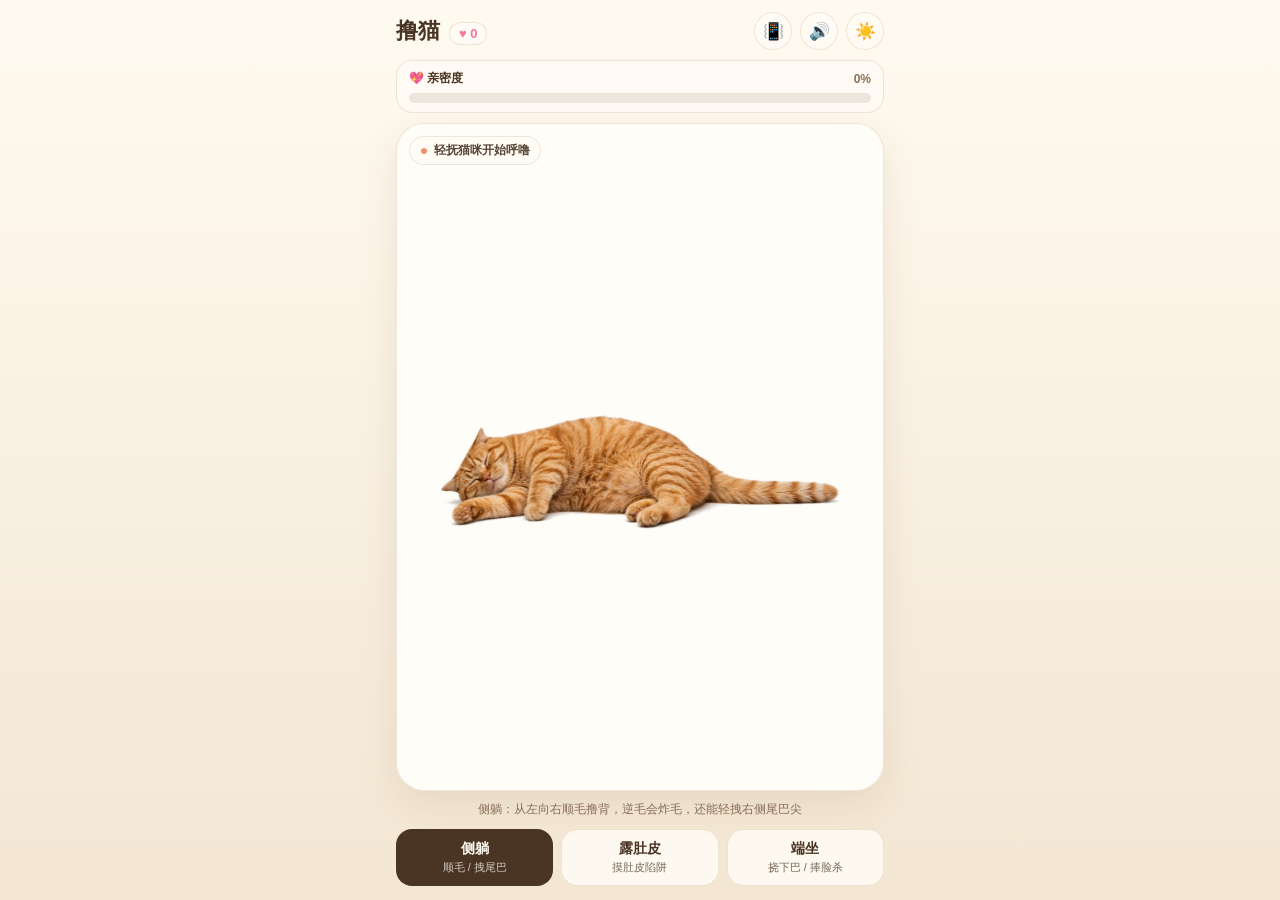
==== commit 1ac19289: "pet-cat v1.1: visible press dent + stronger jelly deformation" ====
--- a/pet-cat/index.html
+++ b/pet-cat/index.html
@@ -1075,6 +1075,25 @@
         }
       }
 
+      // Sustained press dent: while a finger holds/drag on the cat, the flesh
+      // visibly sinks under the finger (down + outward), springs back on release.
+      function applyPressDent(nx, ny, dt) {
+        const blend = Math.min(1, dt * 11);
+        for (let i = 0; i < meshPoints.length; i++) {
+          const p = meshPoints[i];
+          const ddx = p.uNorm - nx;
+          const ddy = p.vNorm - ny;
+          const dist2 = ddx * ddx + ddy * ddy;
+          if (dist2 < 0.09) {
+            const w = Math.exp(-dist2 / 0.018);
+            const targetDx = ddx * state.imgBox.w * 0.42 * w;
+            const targetDy = (14 + ddy * state.imgBox.h * 0.18) * w;
+            p.dx += (targetDx - p.dx) * blend * w;
+            p.dy += (targetDy - p.dy) * blend * w;
+          }
+        }
+      }
+
       function applyTailStretch(nx, ny, pullX, pullY) {
         const clampedX = Math.max(-68, Math.min(76, pullX));
         const clampedY = Math.max(-62, Math.min(62, pullY));
@@ -1481,7 +1500,7 @@
           }
 
           // Jelly push following finger
-          applyJellyImpulse(pt.nx, pt.ny, dx * 0.52, dy * 0.52, 0.24, 32);
+          applyJellyImpulse(pt.nx, pt.ny, dx * 1.5, dy * 1.5, 0.3, 48);
 
           // Check back stroking zone
           const onBack = pt.nx > 0.14 && pt.nx < 0.78 && pt.ny > 0.16 && pt.ny < 0.78;
@@ -1514,7 +1533,7 @@
 
         // Pose 2: Belly-up
         if (state.pose === "belly") {
-          applyJellyImpulse(pt.nx, pt.ny, dx * 0.58, dy * 0.58, 0.26, 34);
+          applyJellyImpulse(pt.nx, pt.ny, dx * 1.6, dy * 1.6, 0.3, 48);
           if (state.grabCooldown > 0) return;
 
           const onBelly = pt.nx > 0.2 && pt.nx < 0.8 && pt.ny > 0.28 && pt.ny < 0.86;
@@ -1549,7 +1568,7 @@
               spawnParticle((pts[0].sx + pts[1].sx) * 0.5, (pts[0].sy + pts[1].sy) * 0.5, "heart");
             }
           } else {
-            applyJellyImpulse(pt.nx, pt.ny, dx * 0.45, dy * 0.45, 0.22, 26);
+            applyJellyImpulse(pt.nx, pt.ny, dx * 1.3, dy * 1.3, 0.28, 40);
             const onFace = pt.nx > 0.16 && pt.nx < 0.84 && pt.ny > 0.12 && pt.ny < 0.66;
             if (onFace) {
               // Tilt head smoothly with chin/cheek rub
@@ -1681,7 +1700,10 @@
           triggerVibrate(Math.round(14 + state.purr * 18));
         }
 
-        // Step physics
+        // Sustained dent under any holding finger, then step physics
+        activePointers.forEach(p => {
+          if (!p.isTailDrag) applyPressDent(p.nx, p.ny, dt);
+        });
         stepMesh(dt);
 
         // Update HUD DOM
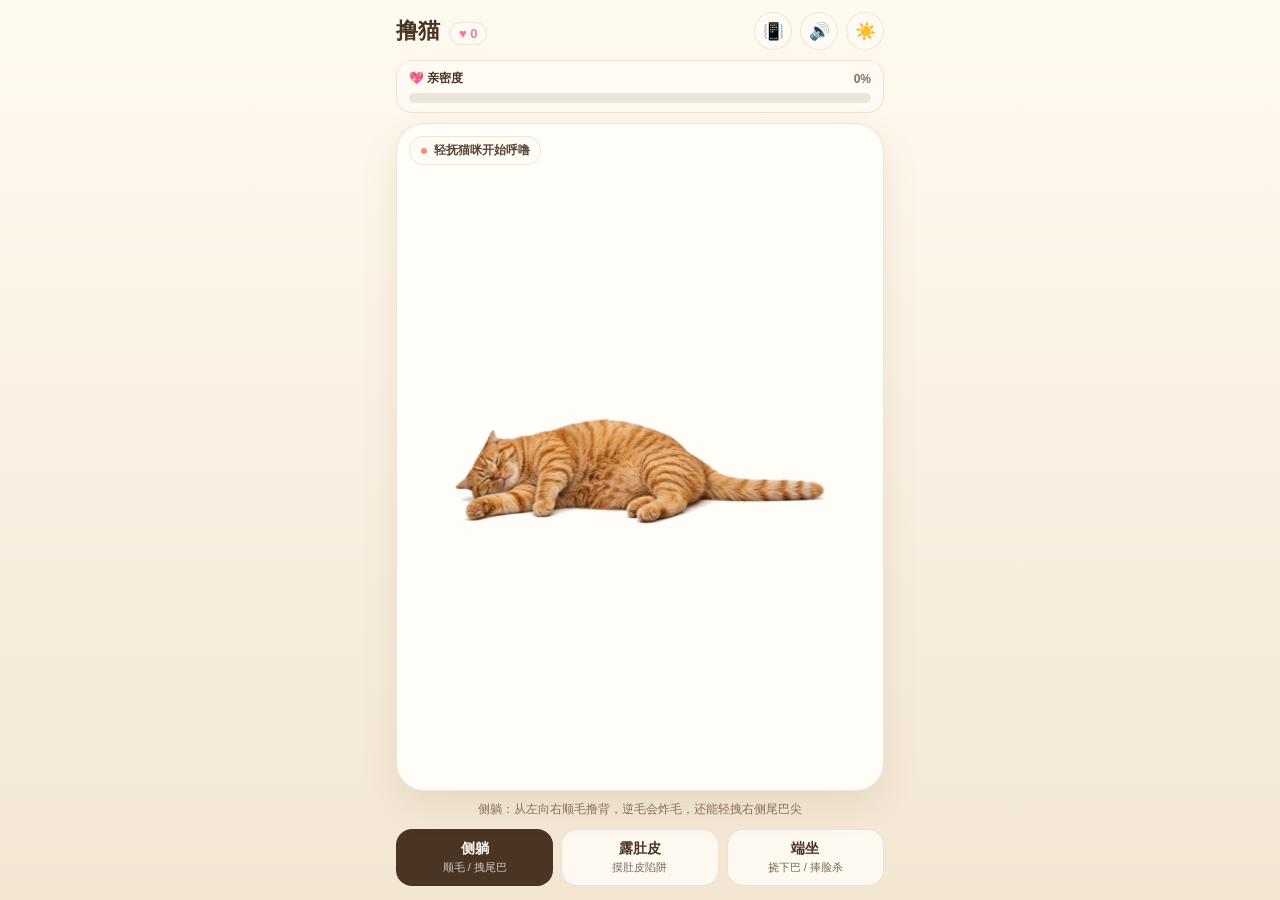
==== commit d7f19d97: "pet-cat v1.2: Gemini deformation rewrite (persistent target displacement field)" ====
--- a/pet-cat/index.html
+++ b/pet-cat/index.html
@@ -239,7 +239,6 @@
       cursor: grabbing;
     }
 
-    /* Fallback blend when white-bg cutout is unavailable (e.g. file:// CORS) */
     canvas#catCanvas.blend-fallback {
       mix-blend-mode: var(--stage-blend);
     }
@@ -541,10 +540,11 @@
         }
       };
 
-      const GRID_COLS = 12;
-      const GRID_ROWS = 12;
-      const SPRING_K = 210;
-      const SPRING_DAMP = 14.5;
+      // Finer 20x20 deformable grid with underdamped jelly spring tuning
+      const GRID_COLS = 20;
+      const GRID_ROWS = 20;
+      const SPRING_K = 155;        // Spring stiffness toward target offset
+      const SPRING_DAMP = 10.5;    // Underdamped (~0.42 zeta) for visible jelly bounce
       const MAX_DPR = 2;
 
       /* =========================================================
@@ -574,17 +574,17 @@
 
       const state = {
         pose: "side",
-        affection: 0,           // 0..100
+        affection: 0,
         totalHearts: 0,
-        purr: 0,                // 0..1
+        purr: 0,
         targetPurr: 0,
-        trap: 0,                // 0..100 (belly pose)
-        grabCooldown: 0,        // seconds
-        bristleCooldown: 0,     // seconds
-        headTilt: 0,            // radians (sit pose)
+        trap: 0,
+        grabCooldown: 0,
+        bristleCooldown: 0,
+        headTilt: 0,
         headTiltTarget: 0,
         headTiltVel: 0,
-        squishBoost: 0,         // 0..1 (捧脸杀 glow)
+        squishBoost: 0,
         doubleTouchActive: false,
         nightMode: false,
         audioMuted: false,
@@ -600,7 +600,7 @@
 
       const activePointers = new Map();
       const particles = [];
-      const textures = {}; // poseId -> { canvas, width, height, isFallback, cutoutOk }
+      const textures = {}; // poseId -> { canvas, width, height, isFallback, cutoutOk, cellOpaque }
 
       /* =========================================================
        * 3. Procedural WebAudio Cat Purr Synthesizer
@@ -630,13 +630,11 @@
             const ac = new AudioCtx();
             this.ctx = ac;
 
-            // Master output gain (controlled by purr level)
             const masterGain = ac.createGain();
             masterGain.gain.value = 0.0001;
             masterGain.connect(ac.destination);
             this.masterGain = masterGain;
 
-            // Warm lowpass filter
             const lp = ac.createBiquadFilter();
             lp.type = "lowpass";
             lp.frequency.value = 220;
@@ -644,7 +642,6 @@
             lp.connect(masterGain);
             this.filter = lp;
 
-            // Breathing modulation (slow ~0.42Hz swell)
             const breathGain = ac.createGain();
             breathGain.gain.value = 0.72;
             breathGain.connect(lp);
@@ -658,7 +655,6 @@
             breathDepth.connect(breathGain.gain);
             breathLfo.start();
 
-            // Purr rumble oscillators (~25Hz fundamental + ~50Hz overtone)
             const osc1 = ac.createOscillator();
             osc1.type = "sawtooth";
             osc1.frequency.value = 25.5;
@@ -679,7 +675,6 @@
             osc2.start();
             this.osc2 = osc2;
 
-            // Filtered noise flutter modulated at 26Hz (authentic throat vibration)
             const bufSize = ac.sampleRate * 2;
             const noiseBuf = ac.createBuffer(1, bufSize, ac.sampleRate);
             const data = noiseBuf.getChannelData(0);
@@ -720,9 +715,7 @@
               ac.resume().catch(() => {});
             }
             this.ready = true;
-          } catch (_) {
-            // Audio blocked or unsupported
-          }
+          } catch (_) {}
         }
 
         update(purrLevel, muted) {
@@ -775,8 +768,32 @@
       const purrAudio = new PurrAudio();
 
       /* =========================================================
-       * 4. Image Loading, White-BG Cutout & Fallback Placeholder
+       * 4. Image Loading, White-BG Cutout & Cell Opacity Culling
        * ========================================================= */
+      function computeCellOpaque(imgData, w, h) {
+        const mask = new Uint8Array(GRID_COLS * GRID_ROWS);
+        const d = imgData.data;
+        for (let r = 0; r < GRID_ROWS; r++) {
+          const y0 = Math.floor((r / GRID_ROWS) * h);
+          const y1 = Math.min(h - 1, Math.ceil(((r + 1) / GRID_ROWS) * h));
+          for (let c = 0; c < GRID_COLS; c++) {
+            const x0 = Math.floor((c / GRID_COLS) * w);
+            const x1 = Math.min(w - 1, Math.ceil(((c + 1) / GRID_COLS) * w));
+            let opaque = 0;
+            for (let y = y0; y <= y1 && !opaque; y += 2) {
+              for (let x = x0; x <= x1; x += 2) {
+                if (d[(y * w + x) * 4 + 3] > 8) {
+                  opaque = 1;
+                  break;
+                }
+              }
+            }
+            mask[r * GRID_COLS + c] = opaque;
+          }
+        }
+        return mask;
+      }
+
       function createFallbackCatCanvas(poseId) {
         const c = document.createElement("canvas");
         c.width = 520;
@@ -796,7 +813,6 @@
         g.strokeStyle = stroke;
 
         if (poseId === "side") {
-          // Tail on right
           g.beginPath();
           g.moveTo(115, 25);
           g.quadraticCurveTo(185, 10, 195, -55);
@@ -807,14 +823,12 @@
           g.strokeStyle = stroke;
           g.stroke();
 
-          // Body
           g.fillStyle = bodyColor;
           g.beginPath();
           g.ellipse(15, 22, 130, 74, 0, 0, Math.PI * 2);
           g.fill();
           g.stroke();
 
-          // Back stripes
           g.strokeStyle = stripeColor;
           g.lineWidth = 8;
           [-20, 15, 50].forEach(x => {
@@ -824,7 +838,6 @@
             g.stroke();
           });
 
-          // Head on left
           g.fillStyle = bodyColor;
           g.strokeStyle = stroke;
           g.lineWidth = 6;
@@ -833,7 +846,6 @@
           g.fill();
           g.stroke();
 
-          // Ears
           [[-158, -62, -172, -118, -118, -82], [-86, -78, -68, -120, -56, -62]].forEach(pts => {
             g.fillStyle = bodyColor;
             g.beginPath();
@@ -845,7 +857,6 @@
             g.stroke();
           });
 
-          // Closed happy eyes
           g.beginPath();
           g.arc(-132, -18, 10, Math.PI * 0.15, Math.PI * 0.85);
           g.stroke();
@@ -853,26 +864,22 @@
           g.arc(-92, -18, 10, Math.PI * 0.15, Math.PI * 0.85);
           g.stroke();
 
-          // Nose
           g.fillStyle = earInner;
           g.beginPath();
           g.arc(-112, -4, 6, 0, Math.PI * 2);
           g.fill();
         } else if (poseId === "belly") {
-          // Belly-up body
           g.fillStyle = bodyColor;
           g.beginPath();
           g.ellipse(0, 28, 108, 132, 0, 0, Math.PI * 2);
           g.fill();
           g.stroke();
 
-          // Soft cream belly patch
           g.fillStyle = "#fff7eb";
           g.beginPath();
           g.ellipse(0, 38, 72, 92, 0, 0, Math.PI * 2);
           g.fill();
 
-          // Four cute paws
           [[-86, -32], [86, -32], [-78, 108], [78, 108]].forEach(([px, py]) => {
             g.fillStyle = bodyColor;
             g.beginPath();
@@ -885,34 +892,29 @@
             g.fill();
           });
 
-          // Head
           g.fillStyle = bodyColor;
           g.beginPath();
           g.arc(0, -118, 68, 0, Math.PI * 2);
           g.fill();
           g.stroke();
 
-          // Eyes
           g.fillStyle = stroke;
           g.beginPath();
           g.arc(-22, -122, 6, 0, Math.PI * 2);
           g.arc(22, -122, 6, 0, Math.PI * 2);
           g.fill();
         } else {
-          // Sitting front
           g.fillStyle = bodyColor;
           g.beginPath();
           g.ellipse(0, 74, 96, 108, 0, 0, Math.PI * 2);
           g.fill();
           g.stroke();
 
-          // Chest fluff
           g.fillStyle = "#fff7eb";
           g.beginPath();
           g.ellipse(0, 56, 48, 64, 0, 0, Math.PI * 2);
           g.fill();
 
-          // Ears
           [[-64, -92, -88, -172, -18, -128], [64, -92, 88, -172, 18, -128]].forEach(pts => {
             g.fillStyle = bodyColor;
             g.beginPath();
@@ -924,28 +926,24 @@
             g.stroke();
           });
 
-          // Head
           g.fillStyle = bodyColor;
           g.beginPath();
           g.ellipse(0, -64, 88, 76, 0, 0, Math.PI * 2);
           g.fill();
           g.stroke();
 
-          // Rosy cheeks
           g.fillStyle = "rgba(242, 121, 153, 0.35)";
           g.beginPath();
           g.ellipse(-52, -46, 16, 10, 0, 0, Math.PI * 2);
           g.ellipse(52, -46, 16, 10, 0, 0, Math.PI * 2);
           g.fill();
 
-          // Eyes
           g.fillStyle = stroke;
           g.beginPath();
           g.arc(-32, -70, 8, 0, Math.PI * 2);
           g.arc(32, -70, 8, 0, Math.PI * 2);
           g.fill();
 
-          // Mouth :3
           g.beginPath();
           g.arc(-8, -46, 8, 0, Math.PI);
           g.arc(8, -46, 8, 0, Math.PI);
@@ -953,11 +951,12 @@
         }
         g.restore();
 
-        return { canvas: c, width: c.width, height: c.height, isFallback: true, cutoutOk: true };
+        const cellOpaque = computeCellOpaque(g.getImageData(0, 0, c.width, c.height), c.width, c.height);
+        return { canvas: c, width: c.width, height: c.height, isFallback: true, cutoutOk: true, cellOpaque };
       }
 
       function processLoadedImage(img) {
-        const maxSide = 720;
+        const maxSide = 560;
         const scale = Math.min(1, maxSide / Math.max(img.naturalWidth, img.naturalHeight));
         const w = Math.max(1, Math.round(img.naturalWidth * scale));
         const h = Math.max(1, Math.round(img.naturalHeight * scale));
@@ -969,10 +968,10 @@
         octx.drawImage(img, 0, 0, w, h);
 
         let cutoutOk = false;
+        let cellOpaque = null;
         try {
           const imgData = octx.getImageData(0, 0, w, h);
           const d = imgData.data;
-          // Soft chroma-key removal for pure white studio backgrounds
           for (let i = 0; i < d.length; i += 4) {
             const r = d[i];
             const g = d[i + 1];
@@ -988,13 +987,14 @@
             }
           }
           octx.putImageData(imgData, 0, 0);
+          cellOpaque = computeCellOpaque(imgData, w, h);
           cutoutOk = true;
         } catch (_) {
-          // Likely file:// origin taint; gracefully keep original image + CSS multiply fallback
           cutoutOk = false;
-        }
-
-        return { canvas: off, width: w, height: h, isFallback: false, cutoutOk };
+          cellOpaque = null;
+        }
+
+        return { canvas: off, width: w, height: h, isFallback: false, cutoutOk, cellOpaque };
       }
 
       function loadAllPoses() {
@@ -1026,7 +1026,7 @@
       }
 
       /* =========================================================
-       * 5. Spring-Mass Mesh Grid (Jelly / Stretch / Bristle)
+       * 5. Target-Field Spring-Mass Mesh (Persistent Dent, Wave, Stretch)
        * ========================================================= */
       const meshPoints = [];
 
@@ -1037,6 +1037,8 @@
             meshPoints.push({
               uNorm: c / GRID_COLS,
               vNorm: r / GRID_ROWS,
+              tx: 0,
+              ty: 0,
               dx: 0,
               dy: 0,
               vx: 0,
@@ -1048,65 +1050,148 @@
 
       function resetMeshMotion() {
         for (let i = 0; i < meshPoints.length; i++) {
-          meshPoints[i].dx = 0;
-          meshPoints[i].dy = 0;
-          meshPoints[i].vx = 0;
-          meshPoints[i].vy = 0;
+          const p = meshPoints[i];
+          p.tx = 0;
+          p.ty = 0;
+          p.dx = 0;
+          p.dy = 0;
+          p.vx = 0;
+          p.vy = 0;
         }
         state.headTilt = 0;
         state.headTiltTarget = 0;
         state.headTiltVel = 0;
       }
 
-      function applyJellyImpulse(nx, ny, fx, fy, radius = 0.24, maxDisp = 34) {
-        const r2 = radius * radius;
+      // Compute persistent target displacement (tx, ty) every frame from active contacts
+      function computeTargetDeformation() {
+        const W = state.imgBox.w;
+        const H = state.imgBox.h;
+
+        for (let i = 0; i < meshPoints.length; i++) {
+          meshPoints[i].tx = 0;
+          meshPoints[i].ty = 0;
+        }
+
+        if (activePointers.size === 0) return;
+
+        // Sit pose two-finger "捧脸杀" cheek squish
+        if (state.pose === "sit" && activePointers.size >= 2) {
+          const pts = Array.from(activePointers.values());
+          const p1 = pts[0];
+          const p2 = pts[1];
+          const midX = (p1.nx + p2.nx) * 0.5;
+          const midY = (p1.ny + p2.ny) * 0.5;
+          for (let i = 0; i < meshPoints.length; i++) {
+            const p = meshPoints[i];
+            const ddx = p.uNorm - midX;
+            const ddy = p.vNorm - midY;
+            const dist2 = ddx * ddx + ddy * ddy;
+            if (dist2 < 0.36) {
+              const w = Math.exp(-dist2 / 0.11);
+              p.tx += -ddx * (0.42 * W) * w;
+              p.ty += ddy * (0.18 * H) * w;
+            }
+          }
+          return;
+        }
+
+        // Per-pointer sustained contact deformation
+        activePointers.forEach(ptr => {
+          // 1) Side pose tail stretch (>= 1.4x visible stretch)
+          if (state.pose === "side" && ptr.isTailDrag) {
+            const rawPullX = ptr.sx - ptr.startSx;
+            const rawPullY = ptr.sy - ptr.startSy;
+            // Amplify pull so even a moderate drag visibly stretches the tail region to >= 1.4x
+            const pullX = Math.max(-0.42 * W, Math.min(0.62 * W, rawPullX * 1.48));
+            const pullY = Math.max(-0.48 * H, Math.min(0.48 * H, rawPullY * 1.38));
+            const stretchMag = Math.hypot(pullX, pullY) / Math.max(1, W);
+
+            for (let i = 0; i < meshPoints.length; i++) {
+              const p = meshPoints[i];
+              if (p.uNorm > 0.56) {
+                const tailT = (p.uNorm - 0.56) / 0.44; // 0 at tail root -> 1 at tip
+                const alongW = Math.pow(tailT, 1.12);
+                const vertW = Math.exp(-Math.pow((p.vNorm - ptr.startNy) / 0.44, 2));
+                const w = alongW * (0.35 + 0.65 * vertW);
+                p.tx += pullX * w;
+                p.ty += pullY * w;
+                // Subtle elastic thinning perpendicular to stretch
+                p.ty += (ptr.startNy - p.vNorm) * (0.12 * H) * stretchMag * alongW;
+              }
+            }
+            return;
+          }
+
+          // 2) Sustained Press-and-Hold Dent + Side Bulge + Drag Wave
+          const fx = ptr.nx;
+          const fy = ptr.ny;
+
+          // Peak dent depth: ~14% of displayed image height so back/belly silhouette dips >= 8-12%
+          const dentDepth = 0.145 * H;
+          const bulgeHoriz = 0.068 * W;
+          const bulgeUp = 0.036 * H;
+          const dentSigma2 = 2 * 0.185 * 0.185; // Wide enough to visibly pull the cat's outline
+
+          // Drag wave ahead of finger (active even at slow drag speeds!)
+          const waveStrength = ptr.dragMix; // 0 when purely holding, ramps to 1 during any slow/fast drag
+          const dirX = ptr.dirX;
+          const dirY = ptr.dirY;
+          const aheadX = fx + dirX * 0.11;
+          const aheadY = fy + dirY * 0.11;
+          const wavePushX = dirX * (0.078 * W) * waveStrength;
+          const wavePushY = (dirY * (0.045 * H) - 0.062 * H) * waveStrength; // Crest bulges visibly ahead
+          const waveSigma2 = 2 * 0.145 * 0.145;
+
+          for (let i = 0; i < meshPoints.length; i++) {
+            const p = meshPoints[i];
+            const ddx = p.uNorm - fx;
+            const ddy = p.vNorm - fy;
+            const dist2 = ddx * ddx + ddy * ddy;
+
+            if (dist2 < 0.42) {
+              const dist = Math.sqrt(dist2);
+              // Primary downward sink under finger (reaches silhouette!)
+              const sinkW = Math.exp(-dist2 / dentSigma2);
+              p.ty += dentDepth * sinkW;
+
+              // Volume-preserving lateral flesh bulge on both sides of the dent
+              const ringW = Math.exp(-Math.pow((dist - 0.20) / 0.11, 2));
+              if (ringW > 0.01) {
+                const horizSign = ddx / (dist + 0.045);
+                const flankFactor = Math.min(1, Math.abs(ddx) * 4.2);
+                p.tx += horizSign * bulgeHoriz * ringW;
+                p.ty -= bulgeUp * ringW * flankFactor;
+              }
+            }
+
+            // Moving flesh wave pushed ahead of the finger during slow or fast drags
+            if (waveStrength > 0.02) {
+              const adx = p.uNorm - aheadX;
+              const ady = p.vNorm - aheadY;
+              const adist2 = adx * adx + ady * ady;
+              if (adist2 < 0.28) {
+                const waveW = Math.exp(-adist2 / waveSigma2);
+                p.tx += wavePushX * waveW;
+                p.ty += wavePushY * waveW;
+              }
+            }
+          }
+        });
+      }
+
+      // Dynamic velocity kicks for tactile impact (tap, fast stroke ripple, bristle)
+      function addVelocityKick(nx, ny, kvx, kvy, radius = 0.24) {
+        const r2 = 2 * radius * radius;
         for (let i = 0; i < meshPoints.length; i++) {
           const p = meshPoints[i];
           const ddx = p.uNorm - nx;
           const ddy = p.vNorm - ny;
           const dist2 = ddx * ddx + ddy * ddy;
-          if (dist2 < r2 * 2.4) {
-            const w = Math.exp(-dist2 / (2 * r2 * 0.45));
-            p.dx = Math.max(-maxDisp, Math.min(maxDisp, p.dx + fx * w));
-            p.dy = Math.max(-maxDisp, Math.min(maxDisp, p.dy + fy * w));
-            p.vx += fx * w * 6.5;
-            p.vy += fy * w * 6.5;
-          }
-        }
-      }
-
-      // Sustained press dent: while a finger holds/drag on the cat, the flesh
-      // visibly sinks under the finger (down + outward), springs back on release.
-      function applyPressDent(nx, ny, dt) {
-        const blend = Math.min(1, dt * 11);
-        for (let i = 0; i < meshPoints.length; i++) {
-          const p = meshPoints[i];
-          const ddx = p.uNorm - nx;
-          const ddy = p.vNorm - ny;
-          const dist2 = ddx * ddx + ddy * ddy;
-          if (dist2 < 0.09) {
-            const w = Math.exp(-dist2 / 0.018);
-            const targetDx = ddx * state.imgBox.w * 0.42 * w;
-            const targetDy = (14 + ddy * state.imgBox.h * 0.18) * w;
-            p.dx += (targetDx - p.dx) * blend * w;
-            p.dy += (targetDy - p.dy) * blend * w;
-          }
-        }
-      }
-
-      function applyTailStretch(nx, ny, pullX, pullY) {
-        const clampedX = Math.max(-68, Math.min(76, pullX));
-        const clampedY = Math.max(-62, Math.min(62, pullY));
-        for (let i = 0; i < meshPoints.length; i++) {
-          const p = meshPoints[i];
-          if (p.uNorm > 0.64) {
-            const tailWeight = Math.pow((p.uNorm - 0.64) / 0.36, 1.35);
-            const vertFalloff = Math.exp(-Math.pow((p.vNorm - ny) / 0.34, 2));
-            const w = tailWeight * vertFalloff;
-            p.dx += (clampedX * w - p.dx) * 0.38;
-            p.dy += (clampedY * w - p.dy) * 0.38;
-            p.vx *= 0.65;
-            p.vy *= 0.65;
+          if (dist2 < r2 * 2.5) {
+            const w = Math.exp(-dist2 / r2);
+            p.vx += kvx * w;
+            p.vy += kvy * w;
           }
         }
       }
@@ -1117,40 +1202,23 @@
           const ddx = p.uNorm - nx;
           const ddy = p.vNorm - ny;
           const dist = Math.hypot(ddx, ddy);
-          if (dist < 0.38) {
-            const w = 1 - dist / 0.38;
-            const angle = Math.atan2(ddy, ddx) + (Math.random() - 0.5) * 0.8;
-            const kick = (160 + Math.random() * 140) * w;
+          if (dist < 0.42) {
+            const w = 1 - dist / 0.42;
+            const angle = Math.atan2(ddy, ddx) + (Math.random() - 0.5) * 0.7;
+            const kick = (260 + Math.random() * 190) * w;
             p.vx += Math.cos(angle) * kick;
-            p.vy += Math.sin(angle) * kick - 120 * w;
+            p.vy += Math.sin(angle) * kick - 210 * w;
           }
         }
       }
 
-      function applyCheekSquish(p1, p2) {
-        const midX = (p1.nx + p2.nx) * 0.5;
-        const midY = (p1.ny + p2.ny) * 0.5;
+      function stepMesh(dt) {
+        computeTargetDeformation();
+
         for (let i = 0; i < meshPoints.length; i++) {
           const p = meshPoints[i];
-          const ddx = p.uNorm - midX;
-          const ddy = p.vNorm - midY;
-          const dist2 = ddx * ddx + ddy * ddy;
-          if (dist2 < 0.24) {
-            const w = Math.exp(-dist2 / 0.08);
-            // Pull horizontally inward & slightly puff vertically
-            const targetDx = -ddx * 72 * w;
-            const targetDy = ddy * 24 * w;
-            p.dx += (targetDx - p.dx) * 0.28;
-            p.dy += (targetDy - p.dy) * 0.28;
-          }
-        }
-      }
-
-      function stepMesh(dt) {
-        for (let i = 0; i < meshPoints.length; i++) {
-          const p = meshPoints[i];
-          const ax = -SPRING_K * p.dx - SPRING_DAMP * p.vx;
-          const ay = -SPRING_K * p.dy - SPRING_DAMP * p.vy;
+          const ax = SPRING_K * (p.tx - p.dx) - SPRING_DAMP * p.vx;
+          const ay = SPRING_K * (p.ty - p.dy) - SPRING_DAMP * p.vy;
           p.vx += ax * dt;
           p.vy += ay * dt;
           p.dx += p.vx * dt;
@@ -1190,7 +1258,7 @@
         // Expand clip polygon slightly from centroid to prevent hairline seams
         const cx = (x0 + x1 + x2) / 3;
         const cy = (y0 + y1 + y2) / 3;
-        const pad = 0.65;
+        const pad = 0.7;
         const ex = (x, y) => {
           const vx = x - cx;
           const vy = y - cy;
@@ -1221,8 +1289,8 @@
         const { x, y, w, h } = state.imgBox;
         const imgW = tex.width;
         const imgH = tex.height;
-
-        // Subtle idle breathing scale
+        const cellOpaque = tex.cellOpaque;
+
         const breath = 1 + Math.sin(state.time * 2.2) * (0.008 + state.purr * 0.008);
         const cx = x + w * 0.5;
         const cy = y + h * 0.5;
@@ -1238,6 +1306,8 @@
         const stride = GRID_COLS + 1;
         for (let r = 0; r < GRID_ROWS; r++) {
           for (let c = 0; c < GRID_COLS; c++) {
+            if (cellOpaque && !cellOpaque[r * GRID_COLS + c]) continue;
+
             const p00 = meshPoints[r * stride + c];
             const p10 = meshPoints[r * stride + (c + 1)];
             const p01 = meshPoints[(r + 1) * stride + c];
@@ -1258,7 +1328,6 @@
           }
         }
 
-        // Rosy blush glow during 捧脸杀
         if (state.pose === "sit" && state.squishBoost > 0.02) {
           ctx.globalAlpha = state.squishBoost * 0.45;
           const drawBlush = (bx, by) => {
@@ -1382,8 +1451,7 @@
         state.targetPurr = 0.08;
         state.affection = Math.max(0, state.affection - 8);
 
-        // Squeeze mesh inward around belly center
-        applyJellyImpulse(0.5, 0.52, 0, -18, 0.35, 30);
+        addVelocityKick(0.5, 0.52, 0, -240, 0.34);
         applyBristleBurst(0.5, 0.55);
 
         grabOverlay.classList.remove("active");
@@ -1439,7 +1507,6 @@
       }
 
       canvas.addEventListener("touchstart", e => {
-        // Prevent iOS Safari zoom/scroll/selection on long press
         e.preventDefault();
       }, { passive: false });
 
@@ -1448,7 +1515,7 @@
         const pt = getCanvasPoint(e);
         if (!isInsideCat(pt.nx, pt.ny)) return;
 
-        const isTailStart = state.pose === "side" && pt.nx > 0.72 && pt.ny > 0.25 && pt.ny < 0.92;
+        const isTailStart = state.pose === "side" && pt.nx > 0.66 && pt.ny > 0.20 && pt.ny < 0.94;
         activePointers.set(e.pointerId, {
           id: e.pointerId,
           sx: pt.sx,
@@ -1457,10 +1524,20 @@
           ny: pt.ny,
           startSx: pt.sx,
           startSy: pt.sy,
+          startNy: pt.ny,
+          anchorSx: pt.sx,
+          anchorSy: pt.sy,
+          dirX: 1,
+          dirY: 0,
+          dragMix: 0,
+          lastMoveAt: state.time,
           isTailDrag: isTailStart
         });
 
-        applyJellyImpulse(pt.nx, pt.ny, 0, 8, 0.2, 22);
+        // Initial tactile downward jelly bounce on contact
+        if (!isTailStart) {
+          addVelocityKick(pt.nx, pt.ny, 0, state.imgBox.h * 0.48, 0.20);
+        }
 
         if (state.pose === "sit" && activePointers.size >= 2) {
           state.doubleTouchActive = true;
@@ -1471,47 +1548,60 @@
       });
 
       window.addEventListener("pointermove", e => {
-        const prev = activePointers.get(e.pointerId);
-        if (!prev) return;
+        const ptr = activePointers.get(e.pointerId);
+        if (!ptr) return;
 
         const pt = getCanvasPoint(e);
-        const dx = pt.sx - prev.sx;
-        const dy = pt.sy - prev.sy;
+        const dx = pt.sx - ptr.sx;
+        const dy = pt.sy - ptr.sy;
         const dist = Math.hypot(dx, dy);
 
-        prev.sx = pt.sx;
-        prev.sy = pt.sy;
-        prev.nx = pt.nx;
-        prev.ny = pt.ny;
-
-        if (dist < 1.2) return;
+        ptr.sx = pt.sx;
+        ptr.sy = pt.sy;
+        ptr.nx = pt.nx;
+        ptr.ny = pt.ny;
+
+        // Track smoothed drag direction even on very slow drags (anchor-based)
+        const adx = pt.sx - ptr.anchorSx;
+        const ady = pt.sy - ptr.anchorSy;
+        const aDist = Math.hypot(adx, ady);
+        if (aDist >= 2.2) {
+          const ndx = adx / aDist;
+          const ndy = ady / aDist;
+          ptr.dirX = ptr.dirX * 0.65 + ndx * 0.35;
+          ptr.dirY = ptr.dirY * 0.65 + ndy * 0.35;
+          const norm = Math.hypot(ptr.dirX, ptr.dirY) || 1;
+          ptr.dirX /= norm;
+          ptr.dirY /= norm;
+          ptr.anchorSx = pt.sx;
+          ptr.anchorSy = pt.sy;
+          ptr.dragMix = Math.min(1, ptr.dragMix + 0.35);
+          ptr.lastMoveAt = state.time;
+        }
+
+        if (dist < 0.8) return;
 
         // Pose 1: Side-lying
         if (state.pose === "side") {
-          if (prev.isTailDrag) {
-            const pullX = pt.sx - prev.startSx;
-            const pullY = pt.sy - prev.startSy;
-            applyTailStretch(pt.nx, pt.ny, pullX, pullY);
-            if (Math.hypot(pullX, pullY) > 28 && state.time - state.lastToastAt > 1.8) {
+          if (ptr.isTailDrag) {
+            const pullDist = Math.hypot(pt.sx - ptr.startSx, pt.sy - ptr.startSy);
+            if (pullDist > 26 && state.time - state.lastToastAt > 1.8) {
               state.lastToastAt = state.time;
               showToast("🐱 哎呀，别拽尾巴尖啦~", 1100);
             }
             return;
           }
 
-          // Jelly push following finger
-          applyJellyImpulse(pt.nx, pt.ny, dx * 1.5, dy * 1.5, 0.3, 48);
-
-          // Check back stroking zone
+          // Subtle extra velocity ripple on faster strokes
+          addVelocityKick(pt.nx, pt.ny, dx * 4.2, dy * 3.6, 0.18);
+
           const onBack = pt.nx > 0.14 && pt.nx < 0.78 && pt.ny > 0.16 && pt.ny < 0.78;
           if (onBack && Math.abs(dx) > Math.abs(dy) * 0.55) {
-            if (dx > 0.8) {
-              // With the fur (顺毛: left -> right)
+            if (dx > 0.5) {
               const gain = Math.min(2.4, dist * 0.055);
               state.targetPurr = Math.min(1, state.targetPurr + dist * 0.014);
               addAffection(gain, pt.sx, pt.sy);
-            } else if (dx < -1.8) {
-              // Against the fur (逆毛: right -> left)
+            } else if (dx < -1.4) {
               state.targetPurr = Math.max(0, state.targetPurr - 0.12);
               state.affection = Math.max(0, state.affection - dist * 0.032);
               if (state.bristleCooldown <= 0) {
@@ -1524,7 +1614,6 @@
               }
             }
           } else {
-            // Gentle general petting
             state.targetPurr = Math.min(0.65, state.targetPurr + dist * 0.006);
             addAffection(dist * 0.018, pt.sx, pt.sy);
           }
@@ -1533,7 +1622,7 @@
 
         // Pose 2: Belly-up
         if (state.pose === "belly") {
-          applyJellyImpulse(pt.nx, pt.ny, dx * 1.6, dy * 1.6, 0.3, 48);
+          addVelocityKick(pt.nx, pt.ny, dx * 4.5, dy * 4.2, 0.20);
           if (state.grabCooldown > 0) return;
 
           const onBelly = pt.nx > 0.2 && pt.nx < 0.8 && pt.ny > 0.28 && pt.ny < 0.86;
@@ -1561,17 +1650,15 @@
           if (activePointers.size >= 2) {
             state.doubleTouchActive = true;
             const pts = Array.from(activePointers.values());
-            applyCheekSquish(pts[0], pts[1]);
             state.targetPurr = Math.min(1, state.targetPurr + dist * 0.026);
             addAffection(Math.min(3.6, dist * 0.09), pt.sx, pt.sy);
             if (Math.random() < 0.38) {
               spawnParticle((pts[0].sx + pts[1].sx) * 0.5, (pts[0].sy + pts[1].sy) * 0.5, "heart");
             }
           } else {
-            applyJellyImpulse(pt.nx, pt.ny, dx * 1.3, dy * 1.3, 0.28, 40);
+            addVelocityKick(pt.nx, pt.ny, dx * 3.8, dy * 3.5, 0.18);
             const onFace = pt.nx > 0.16 && pt.nx < 0.84 && pt.ny > 0.12 && pt.ny < 0.66;
             if (onFace) {
-              // Tilt head smoothly with chin/cheek rub
               const tiltDelta = (dx / state.stageW) * 1.1;
               state.headTiltTarget = Math.max(-0.24, Math.min(0.24, state.headTiltTarget + tiltDelta));
               state.targetPurr = Math.min(1, state.targetPurr + dist * 0.014);
@@ -1588,7 +1675,6 @@
         if (!activePointers.has(e.pointerId)) return;
         const p = activePointers.get(e.pointerId);
         if (p && p.isTailDrag) {
-          // Elastic snap-back feedback
           purrAudio.playPop(380, 0.07);
         }
         activePointers.delete(e.pointerId);
@@ -1615,8 +1701,9 @@
 
         const tex = textures[state.pose];
         const aspect = tex ? tex.width / tex.height : 1;
-        const padW = state.stageW * 0.84;
-        const padH = state.stageH * 0.80;
+        // Leave comfortable room around silhouette for deep dents & >=1.4x tail stretch
+        const padW = state.stageW * 0.78;
+        const padH = state.stageH * 0.76;
 
         let drawW = padW;
         let drawH = drawW / aspect;
@@ -1673,10 +1760,16 @@
         if (state.grabCooldown > 0) state.grabCooldown = Math.max(0, state.grabCooldown - dt);
         if (state.bristleCooldown > 0) state.bristleCooldown = Math.max(0, state.bristleCooldown - dt);
 
+        // Gently relax drag wave if finger stops moving (while keeping the press-and-hold dent!)
+        activePointers.forEach(ptr => {
+          if (state.time - ptr.lastMoveAt > 0.14) {
+            ptr.dragMix = Math.max(0, ptr.dragMix - dt * 2.8);
+          }
+        });
+
         // Hold gentle squish while two fingers stay pressed in sit pose
         if (state.pose === "sit" && activePointers.size >= 2) {
           const pts = Array.from(activePointers.values());
-          applyCheekSquish(pts[0], pts[1]);
           state.targetPurr = Math.min(1, state.targetPurr + dt * 0.45);
           addAffection(dt * 12, (pts[0].sx + pts[1].sx) * 0.5, (pts[0].sy + pts[1].sy) * 0.5);
           state.squishBoost = Math.min(1, state.squishBoost + dt * 4);
@@ -1700,10 +1793,7 @@
           triggerVibrate(Math.round(14 + state.purr * 18));
         }
 
-        // Sustained dent under any holding finger, then step physics
-        activePointers.forEach(p => {
-          if (!p.isTailDrag) applyPressDent(p.nx, p.ny, dt);
-        });
+        // Step mesh physics
         stepMesh(dt);
 
         // Update HUD DOM
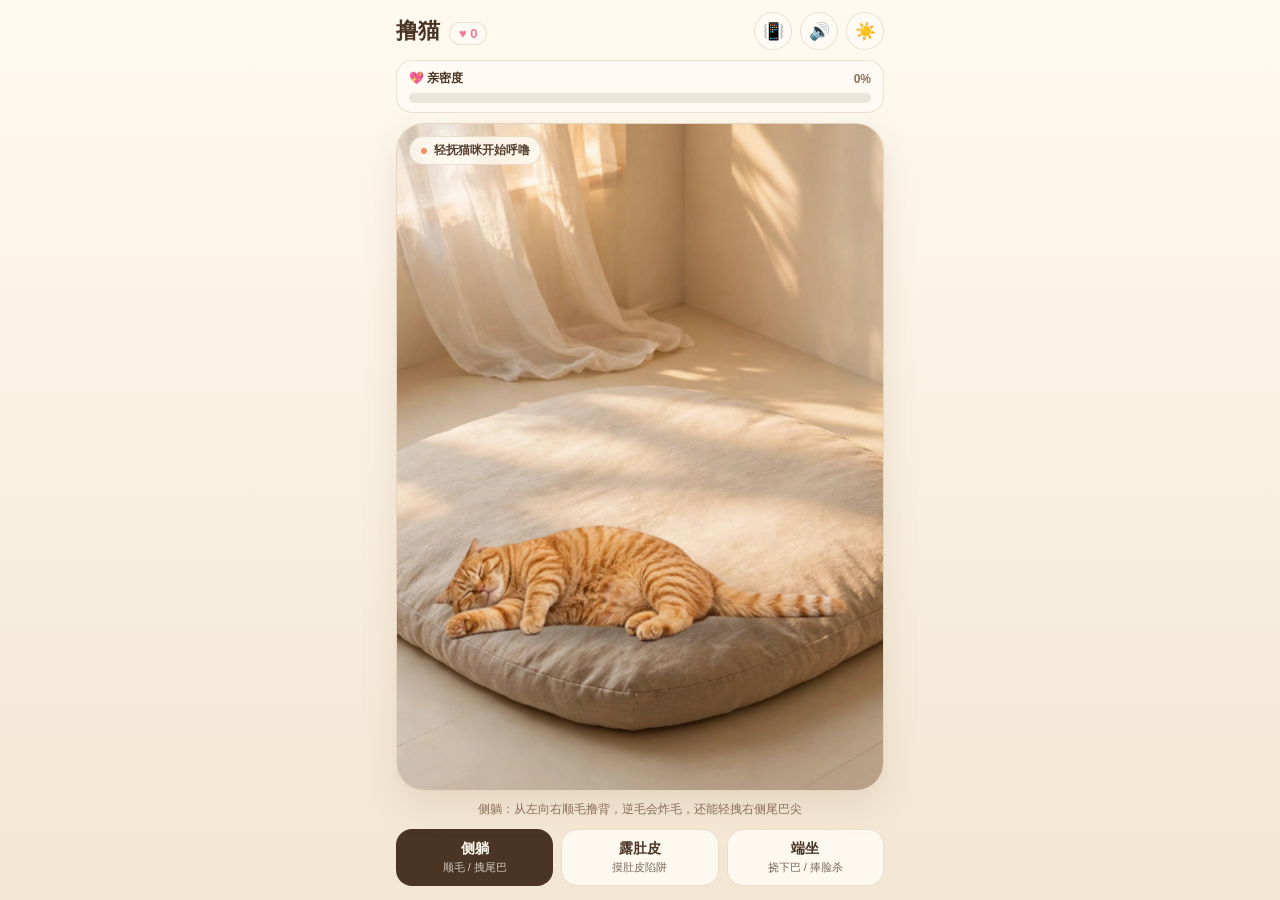
==== commit b0c108db: "pet-cat v2: cutout cats on static scene, following hand, idle life layer, noise purr, slow tail retu" ====
--- a/pet-cat/index.html
+++ b/pet-cat/index.html
@@ -11,44 +11,40 @@
       --bg-page: #fbf5eb;
       --bg-gradient-top: #fffaf0;
       --bg-gradient-bottom: #f3e6d3;
-      --card-bg: #fffdf8;
-      --card-border: rgba(186, 152, 112, 0.24);
-      --card-shadow: 0 14px 36px rgba(133, 96, 56, 0.12);
+      --card-bg: #f6ecdc;
+      --card-border: rgba(186, 152, 112, 0.28);
+      --card-shadow: 0 14px 36px rgba(133, 96, 56, 0.14);
       --text-main: #4a3525;
       --text-sub: #8a705a;
       --accent: #f08a5d;
-      --accent-soft: rgba(240, 138, 93, 0.16);
       --pink: #f27999;
       --trap: #e85d5d;
-      --pill-bg: rgba(255, 252, 245, 0.85);
+      --pill-bg: rgba(255, 252, 245, 0.86);
       --pill-active-bg: #4a3525;
       --pill-active-text: #fffaf2;
       --meter-track: rgba(138, 112, 90, 0.16);
       --toast-bg: rgba(74, 53, 37, 0.88);
       --toast-text: #fffaf2;
-      --stage-blend: multiply;
     }
 
     body.night {
-      --bg-page: #181622;
-      --bg-gradient-top: #231f33;
-      --bg-gradient-bottom: #14121d;
-      --card-bg: #262236;
-      --card-border: rgba(214, 198, 255, 0.14);
-      --card-shadow: 0 18px 42px rgba(0, 0, 0, 0.45);
-      --text-main: #f4ece1;
-      --text-sub: #b3a7c4;
+      --bg-page: #14182a;
+      --bg-gradient-top: #1a2038;
+      --bg-gradient-bottom: #101424;
+      --card-bg: #181e34;
+      --card-border: rgba(164, 186, 255, 0.18);
+      --card-shadow: 0 18px 42px rgba(0, 0, 0, 0.52);
+      --text-main: #eef1fa;
+      --text-sub: #a8b2d1;
       --accent: #f5a276;
-      --accent-soft: rgba(245, 162, 118, 0.18);
       --pink: #ff8fb1;
       --trap: #ff6b6b;
-      --pill-bg: rgba(45, 40, 64, 0.86);
+      --pill-bg: rgba(28, 35, 62, 0.86);
       --pill-active-bg: #f5a276;
-      --pill-active-text: #1c1726;
+      --pill-active-text: #161b2e;
       --meter-track: rgba(255, 255, 255, 0.14);
       --toast-bg: rgba(245, 162, 118, 0.94);
-      --toast-text: #1c1726;
-      --stage-blend: normal;
+      --toast-text: #161b2e;
     }
 
     * {
@@ -208,7 +204,7 @@
     /* Main Stage */
     .stage-wrap {
       flex: 1;
-      min-height: 240px;
+      min-height: 250px;
       position: relative;
       border-radius: 28px;
       background: var(--card-bg);
@@ -216,15 +212,7 @@
       box-shadow: var(--card-shadow);
       overflow: hidden;
       touch-action: none;
-      transition: background 0.35s ease, border-color 0.35s ease;
-    }
-
-    body.night .stage-wrap::before {
-      content: "";
-      position: absolute;
-      inset: 0;
-      background: radial-gradient(circle at 50% 25%, rgba(255, 232, 185, 0.12), transparent 65%);
-      pointer-events: none;
+      transition: border-color 0.35s ease;
     }
 
     canvas#catCanvas {
@@ -233,14 +221,15 @@
       display: block;
       touch-action: none;
       cursor: grab;
-    }
-
-    canvas#catCanvas:active {
-      cursor: grabbing;
-    }
-
-    canvas#catCanvas.blend-fallback {
-      mix-blend-mode: var(--stage-blend);
+      transition: filter 0.35s ease;
+    }
+
+    canvas#catCanvas.hand-active {
+      cursor: none;
+    }
+
+    body.night canvas#catCanvas {
+      filter: brightness(0.86);
     }
 
     /* Stage HUD overlays */
@@ -257,8 +246,10 @@
       border-radius: 999px;
       background: var(--pill-bg);
       border: 1px solid var(--card-border);
+      backdrop-filter: blur(6px);
       pointer-events: none;
-      opacity: 0.92;
+      opacity: 0.94;
+      z-index: 3;
     }
 
     .purr-dot {
@@ -278,10 +269,12 @@
       font-weight: 600;
       padding: 4px 8px;
       border-radius: 999px;
-      background: rgba(240, 138, 93, 0.18);
+      background: rgba(240, 138, 93, 0.24);
       color: var(--text-main);
+      backdrop-filter: blur(4px);
       pointer-events: none;
       display: none;
+      z-index: 3;
     }
 
     .fallback-note.visible {
@@ -303,7 +296,7 @@
       pointer-events: none;
       opacity: 0;
       transition: opacity 0.22s ease, transform 0.22s ease;
-      box-shadow: 0 8px 20px rgba(0, 0, 0, 0.16);
+      box-shadow: 0 8px 20px rgba(0, 0, 0, 0.18);
       z-index: 5;
     }
 
@@ -331,7 +324,7 @@
     .paw {
       position: absolute;
       font-size: 64px;
-      filter: drop-shadow(0 8px 12px rgba(0, 0, 0, 0.22));
+      filter: drop-shadow(0 8px 12px rgba(0, 0, 0, 0.25));
     }
 
     .paw.left {
@@ -354,7 +347,7 @@
 
     @keyframes grabFlash {
       0% { opacity: 0; background: rgba(232, 93, 93, 0); }
-      15% { opacity: 1; background: rgba(232, 93, 93, 0.16); }
+      15% { opacity: 1; background: rgba(232, 93, 93, 0.18); }
       75% { opacity: 1; background: rgba(232, 93, 93, 0.08); }
       100% { opacity: 0; background: rgba(232, 93, 93, 0); }
     }
@@ -511,44 +504,87 @@
       "use strict";
 
       /* =========================================================
-       * 1. Configuration & Pose Definitions
+       * 1. Assets, Pose Definitions & Normalized Region Coordinates
        * ========================================================= */
+      const ASSETS = {
+        bg: "[data-uri]